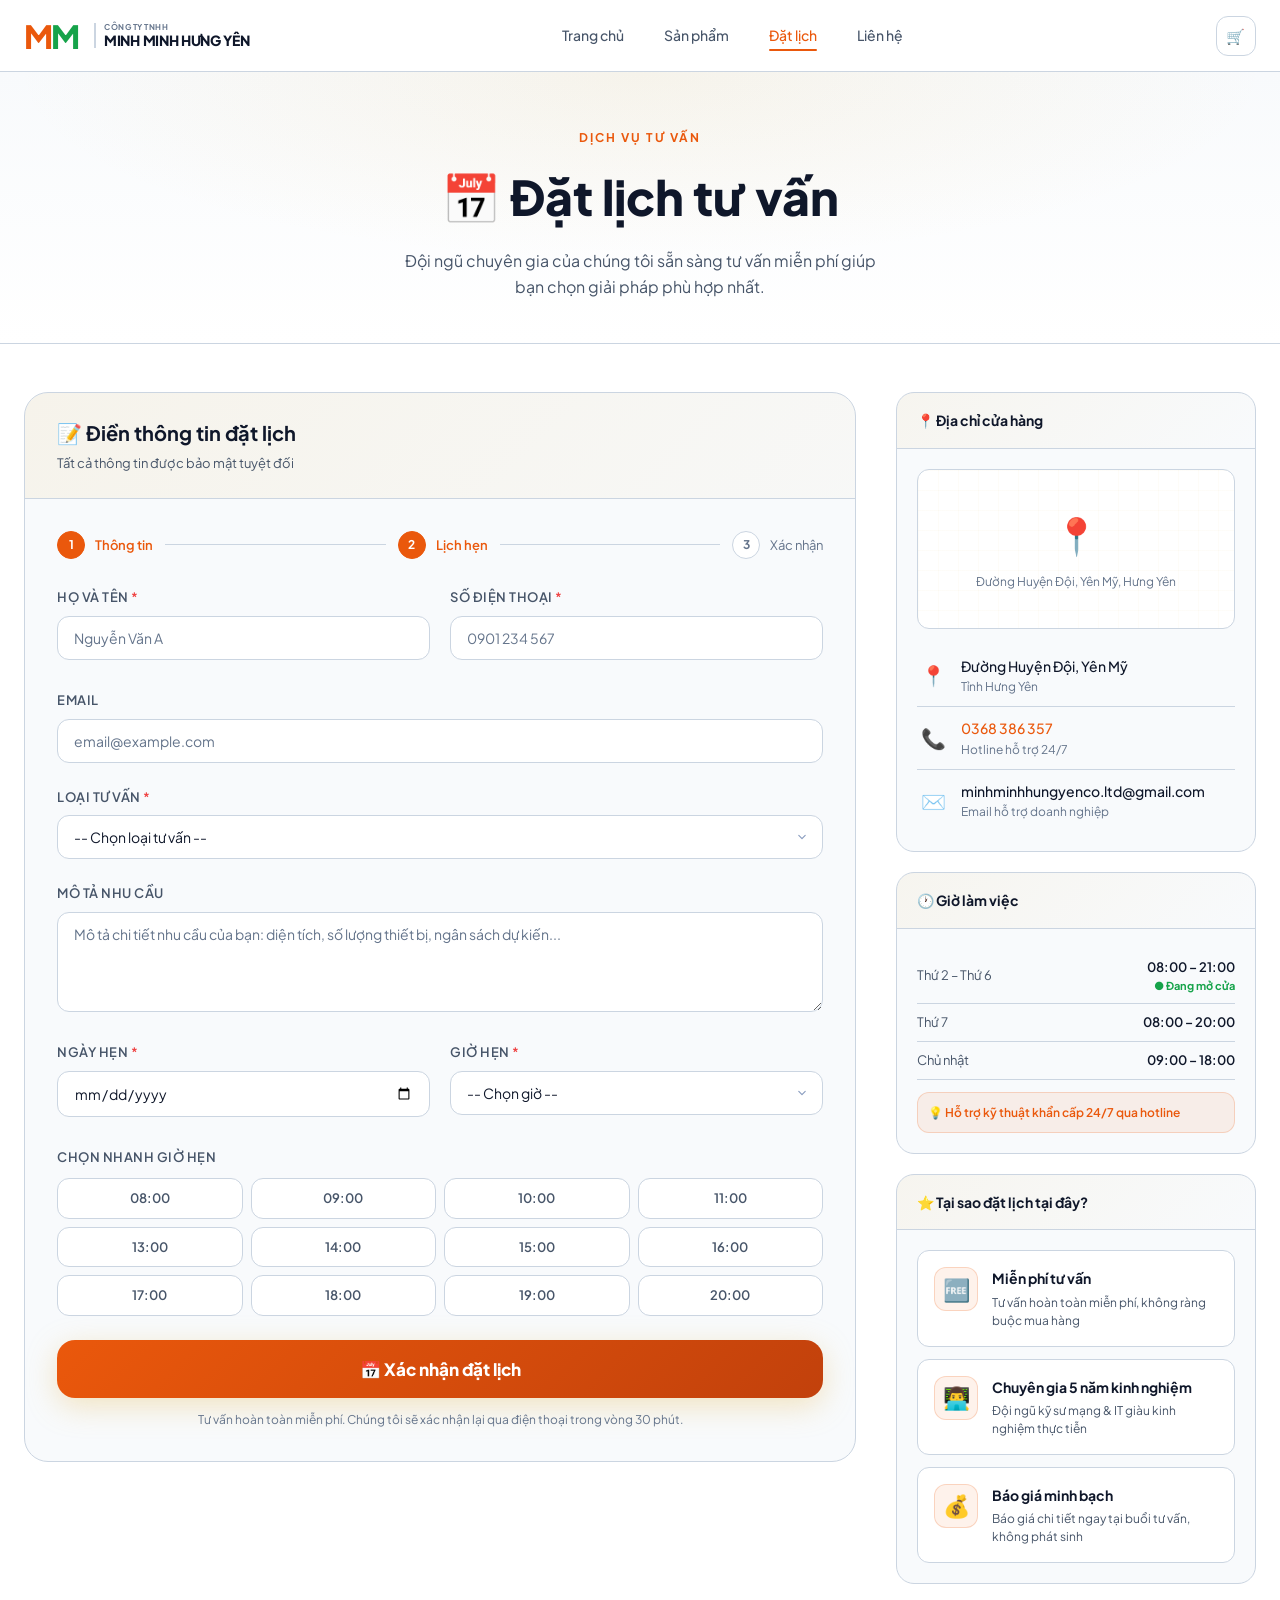
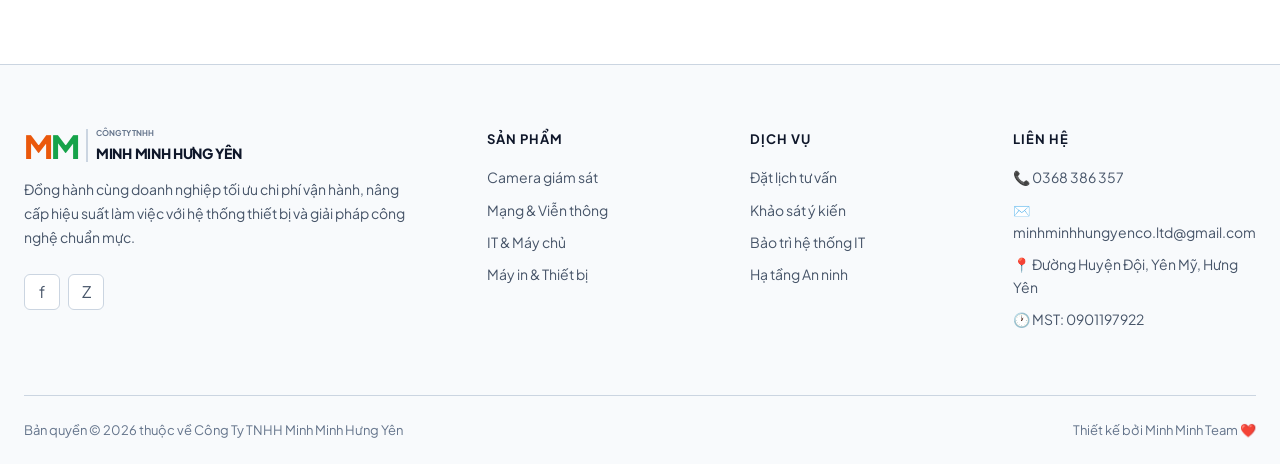
==== booking.html @ 87c7b2e6 "Initial commit - Minh Minh Hung Yen website" ====
<!DOCTYPE html>
<html lang="vi">
<head>
  <meta charset="UTF-8">
  <meta name="viewport" content="width=device-width, initial-scale=1.0">
  <title>Đặt lịch tư vấn – Minh Minh Hưng Yên</title>
  <link rel="stylesheet" href="css/main.css">
  <style>
    .booking-page { padding-top: var(--nav-height); min-height: 100vh; }

    .booking-header {
      padding: 56px 0 44px;
      background: linear-gradient(180deg, var(--bg-surface) 0%, var(--bg-base) 100%);
      border-bottom: 1px solid var(--border);
      position: relative; overflow: hidden; text-align: center;
    }
    .booking-header::before {
      content: ''; position: absolute; inset: 0;
      background: radial-gradient(ellipse 70% 100% at 50% 0%, rgba(228,182,83,0.1) 0%, transparent 70%);
    }
    .booking-header-inner { position: relative; }
    .booking-title { font-family: var(--font-ui); font-size: clamp(28px,5vw,48px); font-weight: 800; color: var(--text-primary); margin-bottom: 12px; }
    .booking-subtitle { font-size: 16px; color: var(--text-secondary); max-width: 500px; margin: 0 auto; line-height: 1.6; }

    .booking-layout {
      display: grid;
      grid-template-columns: 1fr 360px;
      gap: 40px;
      padding: 48px 0 80px;
      align-items: start;
    }

    .booking-form-card {
      background: var(--bg-surface); border: 1px solid var(--border);
      border-radius: var(--radius-xl); overflow: hidden;
    }
    .form-card-header {
      padding: 24px 32px;
      background: linear-gradient(135deg, rgba(228,182,83,0.1), rgba(228,182,83,0.03));
      border-bottom: 1px solid var(--border);
    }
    .form-card-header h2 { font-size: 20px; font-weight: 700; color: var(--text-primary); margin-bottom: 4px; }
    .form-card-header p  { font-size: 13px; color: var(--text-secondary); }
    .form-card-body { padding: 32px; }
    .form-grid-2 { display: grid; grid-template-columns: 1fr 1fr; gap: 20px; }

    .time-grid { display: grid; grid-template-columns: repeat(4, 1fr); gap: 8px; }
    .time-slot {
      padding: 9px 6px;
      background: var(--bg-elevated); border: 1px solid var(--border);
      border-radius: var(--radius-md);
      font-size: 13px; font-weight: 600; color: var(--text-secondary);
      text-align: center; cursor: pointer; transition: var(--ease);
    }
    .time-slot:hover, .time-slot.selected {
      background: var(--gold-glow); border-color: var(--gold); color: var(--gold);
    }

    .btn-booking {
      width: 100%; padding: 18px;
      background: linear-gradient(135deg, var(--gold), var(--gold-dark));
      border: none; border-radius: var(--radius-lg);
      color: var(--bg-base); font-size: 17px; font-weight: 800;
      cursor: pointer; transition: var(--ease); font-family: var(--font-main);
      box-shadow: 0 8px 30px rgba(228,182,83,0.35);
      display: flex; align-items: center; justify-content: center; gap: 10px;
    }
    .btn-booking:hover { transform: translateY(-2px); box-shadow: 0 12px 40px rgba(228,182,83,0.45); }

    /* Steps */
    .booking-steps { display: flex; align-items: center; margin-bottom: 28px; }
    .step { display: flex; align-items: center; gap: 10px; font-size: 13px; color: var(--text-muted); }
    .step-num {
      width: 28px; height: 28px; border-radius: 50%;
      background: var(--bg-elevated); border: 1px solid var(--border);
      display: flex; align-items: center; justify-content: center;
      font-size: 12px; font-weight: 700; flex-shrink: 0;
    }
    .step.active .step-num { background: var(--gold); border-color: var(--gold); color: var(--bg-base); }
    .step.active { color: var(--gold); font-weight: 600; }
    .step-line { flex: 1; height: 1px; background: var(--border); margin: 0 12px; }

    /* Info panel */
    .info-panel { display: flex; flex-direction: column; gap: 20px; }
    .info-card { background: var(--bg-surface); border: 1px solid var(--border); border-radius: var(--radius-lg); overflow: hidden; transition: var(--ease); }
    .info-card:hover { border-color: var(--border-gold); }
    .info-card-header {
      padding: 16px 20px;
      background: linear-gradient(135deg, rgba(228,182,83,0.08), transparent);
      border-bottom: 1px solid var(--border);
      font-size: 14px; font-weight: 700; color: var(--text-primary);
      display: flex; align-items: center; gap: 10px;
    }
    .info-card-body { padding: 20px; }

    .map-placeholder {
      width: 100%; height: 160px;
      background: var(--bg-elevated); border: 1px solid var(--border);
      border-radius: var(--radius-md);
      display: flex; align-items: center; justify-content: center;
      flex-direction: column; gap: 8px; margin-bottom: 16px;
      position: relative; overflow: hidden;
    }
    .map-placeholder::before {
      content: ''; position: absolute; inset: 0;
      background:
        linear-gradient(rgba(228,182,83,0.04) 1px, transparent 1px),
        linear-gradient(90deg, rgba(228,182,83,0.04) 1px, transparent 1px);
      background-size: 20px 20px;
    }
    .map-pin { position: relative; z-index: 1; font-size: 36px; }
    .map-label { position: relative; z-index: 1; font-size: 12px; color: var(--text-muted); }

    .contact-row { display: flex; align-items: center; gap: 12px; padding: 10px 0; font-size: 14px; }
    .contact-row:not(:last-child) { border-bottom: 1px solid var(--border); }
    .contact-icon { font-size: 20px; width: 32px; text-align: center; flex-shrink: 0; }
    .contact-value { color: var(--text-primary); font-weight: 500; }
    .contact-sub { font-size: 12px; color: var(--text-muted); }

    .hours-row { display: flex; justify-content: space-between; align-items: center; padding: 8px 0; font-size: 13px; }
    .hours-row:not(:last-child) { border-bottom: 1px solid var(--border); }
    .hours-day { color: var(--text-secondary); }
    .hours-time { color: var(--text-primary); font-weight: 600; }
    .hours-open { color: var(--success); font-size: 11px; font-weight: 700; }

    .reason-card { display: flex; gap: 14px; align-items: flex-start; padding: 16px; background: var(--bg-elevated); border: 1px solid var(--border); border-radius: var(--radius-md); transition: var(--ease); }
    .reason-card:hover { border-color: var(--border-gold); }
    .reason-icon { width: 44px; height: 44px; flex-shrink: 0; background: var(--gold-glow); border: 1px solid var(--border-gold); border-radius: var(--radius-md); display: flex; align-items: center; justify-content: center; font-size: 22px; }
    .reason-title { font-size: 14px; font-weight: 700; color: var(--text-primary); margin-bottom: 4px; }
    .reason-desc  { font-size: 12px; color: var(--text-secondary); line-height: 1.5; }

    @media (max-width: 900px) {
      .booking-layout { grid-template-columns: 1fr; }
      .form-grid-2 { grid-template-columns: 1fr; }
      .time-grid { grid-template-columns: repeat(6, 1fr); }
    }
    @media (max-width: 480px) {
      .time-grid { grid-template-columns: repeat(4, 1fr); }
      .booking-steps { display: none; }
    }
  </style>
</head>
<body>
  <div id="navbar-placeholder"></div>

  <div class="booking-page">
    <div class="booking-header">
      <div class="container">
        <div class="booking-header-inner">
          <div class="section-eyebrow" style="margin-bottom:12px;">Dịch vụ tư vấn</div>
          <h1 class="booking-title">📅 Đặt lịch tư vấn</h1>
          <p class="booking-subtitle">Đội ngũ chuyên gia của chúng tôi sẵn sàng tư vấn miễn phí giúp bạn chọn giải pháp phù hợp nhất.</p>
        </div>
      </div>
    </div>

    <div class="container">
      <div class="booking-layout">
        <!-- FORM -->
        <div class="booking-form-card">
          <div class="form-card-header">
            <h2>📝 Điền thông tin đặt lịch</h2>
            <p>Tất cả thông tin được bảo mật tuyệt đối</p>
          </div>
          <div class="form-card-body">
            <div class="booking-steps">
              <div class="step active"><div class="step-num">1</div><span>Thông tin</span></div>
              <div class="step-line"></div>
              <div class="step active"><div class="step-num">2</div><span>Lịch hẹn</span></div>
              <div class="step-line"></div>
              <div class="step"><div class="step-num">3</div><span>Xác nhận</span></div>
            </div>

            <form id="booking-form" onsubmit="submitBooking(event)" novalidate>
              <div class="form-grid-2">
                <div class="form-group">
                  <label class="form-label">Họ và tên <span style="color:var(--error)">*</span></label>
                  <input type="text" class="form-control" id="b-name" placeholder="Nguyễn Văn A" required>
                  <div class="form-error" id="berr-name"></div>
                </div>
                <div class="form-group">
                  <label class="form-label">Số điện thoại <span style="color:var(--error)">*</span></label>
                  <input type="tel" class="form-control" id="b-phone" placeholder="0901 234 567" required>
                  <div class="form-error" id="berr-phone"></div>
                </div>
              </div>

              <div class="form-group">
                <label class="form-label">Email</label>
                <input type="email" class="form-control" id="b-email" placeholder="email@example.com">
              </div>

              <div class="form-group">
                <label class="form-label">Loại tư vấn <span style="color:var(--error)">*</span></label>
                <select class="form-control" id="b-type" required>
                  <option value="">-- Chọn loại tư vấn --</option>
                  <option value="network">🏢 Hệ thống mạng văn phòng</option>
                  <option value="purchase">🛒 Tư vấn mua thiết bị</option>
                  <option value="wifi">📶 Lắp đặt WiFi nhà / căn hộ</option>
                  <option value="repair">🔧 Sửa chữa thiết bị</option>
                  <option value="other">💬 Khác</option>
                </select>
                <div class="form-error" id="berr-type"></div>
              </div>

              <div class="form-group">
                <label class="form-label">Mô tả nhu cầu</label>
                <textarea class="form-control" id="b-desc" rows="4"
                  placeholder="Mô tả chi tiết nhu cầu của bạn: diện tích, số lượng thiết bị, ngân sách dự kiến..."></textarea>
              </div>

              <div class="form-grid-2">
                <div class="form-group">
                  <label class="form-label">Ngày hẹn <span style="color:var(--error)">*</span></label>
                  <input type="date" class="form-control" id="b-date" required>
                  <div class="form-error" id="berr-date"></div>
                </div>
                <div class="form-group">
                  <label class="form-label">Giờ hẹn <span style="color:var(--error)">*</span></label>
                  <select class="form-control" id="b-time" required>
                    <option value="">-- Chọn giờ --</option>
                    <option value="08:00">08:00 sáng</option>
                    <option value="09:00">09:00 sáng</option>
                    <option value="10:00">10:00 sáng</option>
                    <option value="11:00">11:00 sáng</option>
                    <option value="13:00">13:00 chiều</option>
                    <option value="14:00">14:00 chiều</option>
                    <option value="15:00">15:00 chiều</option>
                    <option value="16:00">16:00 chiều</option>
                    <option value="17:00">17:00 chiều</option>
                    <option value="18:00">18:00 tối</option>
                    <option value="19:00">19:00 tối</option>
                    <option value="20:00">20:00 tối</option>
                  </select>
                  <div class="form-error" id="berr-time"></div>
                </div>
              </div>

              <div class="form-group">
                <label class="form-label" style="margin-bottom:10px;">Chọn nhanh giờ hẹn</label>
                <div class="time-grid">
                  <div class="time-slot" onclick="selectTime('08:00',this)">08:00</div>
                  <div class="time-slot" onclick="selectTime('09:00',this)">09:00</div>
                  <div class="time-slot" onclick="selectTime('10:00',this)">10:00</div>
                  <div class="time-slot" onclick="selectTime('11:00',this)">11:00</div>
                  <div class="time-slot" onclick="selectTime('13:00',this)">13:00</div>
                  <div class="time-slot" onclick="selectTime('14:00',this)">14:00</div>
                  <div class="time-slot" onclick="selectTime('15:00',this)">15:00</div>
                  <div class="time-slot" onclick="selectTime('16:00',this)">16:00</div>
                  <div class="time-slot" onclick="selectTime('17:00',this)">17:00</div>
                  <div class="time-slot" onclick="selectTime('18:00',this)">18:00</div>
                  <div class="time-slot" onclick="selectTime('19:00',this)">19:00</div>
                  <div class="time-slot" onclick="selectTime('20:00',this)">20:00</div>
                </div>
              </div>

              <div style="margin-top:8px;">
                <button type="submit" class="btn-booking">📅 Xác nhận đặt lịch</button>
                <p style="font-size:12px;color:var(--text-muted);text-align:center;margin-top:12px;">
                  Tư vấn hoàn toàn miễn phí. Chúng tôi sẽ xác nhận lại qua điện thoại trong vòng 30 phút.
                </p>
              </div>
            </form>
          </div>
        </div>

        <!-- INFO PANEL -->
        <div class="info-panel">
          <div class="info-card">
            <div class="info-card-header">📍 Địa chỉ cửa hàng</div>
            <div class="info-card-body">
              <div class="map-placeholder">
                <div class="map-pin">📍</div>
                <div class="map-label">Đường Huyện Đội, Yên Mỹ, Hưng Yên</div>
              </div>
              <div class="contact-row">
                <div class="contact-icon">📍</div>
                <div>
                  <div class="contact-value">Đường Huyện Đội, Yên Mỹ</div>
                  <div class="contact-sub">Tỉnh Hưng Yên</div>
                </div>
              </div>
              <div class="contact-row">
                <div class="contact-icon">📞</div>
                <div>
                  <div class="contact-value"><a href="tel:0368386357" style="color:var(--gold);">0368 386 357</a></div>
                  <div class="contact-sub">Hotline hỗ trợ 24/7</div>
                </div>
              </div>
              <div class="contact-row">
                <div class="contact-icon">✉️</div>
                <div>
                  <div class="contact-value">minhminhhungyenco.ltd@gmail.com</div>
                  <div class="contact-sub">Email hỗ trợ doanh nghiệp</div>
                </div>
              </div>
            </div>
          </div>

          <div class="info-card">
            <div class="info-card-header">🕐 Giờ làm việc</div>
            <div class="info-card-body">
              <div class="hours-row">
                <span class="hours-day">Thứ 2 – Thứ 6</span>
                <div style="text-align:right;">
                  <span class="hours-time">08:00 – 21:00</span>
                  <div class="hours-open">● Đang mở cửa</div>
                </div>
              </div>
              <div class="hours-row">
                <span class="hours-day">Thứ 7</span>
                <span class="hours-time">08:00 – 20:00</span>
              </div>
              <div class="hours-row">
                <span class="hours-day">Chủ nhật</span>
                <span class="hours-time">09:00 – 18:00</span>
              </div>
              <div style="margin-top:12px;padding:10px;background:var(--gold-glow);border:1px solid var(--border-gold);border-radius:var(--radius-md);">
                <p style="font-size:12px;color:var(--gold);font-weight:600;">💡 Hỗ trợ kỹ thuật khẩn cấp 24/7 qua hotline</p>
              </div>
            </div>
          </div>

          <div class="info-card">
            <div class="info-card-header">⭐ Tại sao đặt lịch tại đây?</div>
            <div class="info-card-body" style="display:flex;flex-direction:column;gap:12px;">
              <div class="reason-card">
                <div class="reason-icon">🆓</div>
                <div>
                  <div class="reason-title">Miễn phí tư vấn</div>
                  <div class="reason-desc">Tư vấn hoàn toàn miễn phí, không ràng buộc mua hàng</div>
                </div>
              </div>
              <div class="reason-card">
                <div class="reason-icon">👨‍💻</div>
                <div>
                  <div class="reason-title">Chuyên gia 5 năm kinh nghiệm</div>
                  <div class="reason-desc">Đội ngũ kỹ sư mạng &amp; IT giàu kinh nghiệm thực tiễn</div>
                </div>
              </div>
              <div class="reason-card">
                <div class="reason-icon">💰</div>
                <div>
                  <div class="reason-title">Báo giá minh bạch</div>
                  <div class="reason-desc">Báo giá chi tiết ngay tại buổi tư vấn, không phát sinh</div>
                </div>
              </div>
            </div>
          </div>
        </div>
      </div>
    </div>
  </div>

  <div id="footer-placeholder"></div>
  <script src="js/app.js"></script>
  <script>
    document.addEventListener('DOMContentLoaded', () => {
      const dateInput = document.getElementById('b-date');
      dateInput.min = new Date().toISOString().split('T')[0];
    });

    function selectTime(time, el) {
      document.querySelectorAll('.time-slot').forEach(s => s.classList.remove('selected'));
      el.classList.add('selected');
      document.getElementById('b-time').value = time;
    }

    function submitBooking(e) {
      e.preventDefault();
      const name  = document.getElementById('b-name').value.trim();
      const phone = document.getElementById('b-phone').value.trim();
      const type  = document.getElementById('b-type').value;
      const date  = document.getElementById('b-date').value;
      const time  = document.getElementById('b-time').value;

      ['name','phone','type','date','time'].forEach(f => {
        const el = document.getElementById('berr-'+f);
        if (el) el.textContent = '';
      });

      let valid = true;
      if (!name) { document.getElementById('berr-name').textContent = 'Vui lòng nhập họ tên'; valid = false; }
      if (!phone || !/^(0|\+84)[0-9]{8,9}$/.test(phone.replace(/\s/g,''))) {
        document.getElementById('berr-phone').textContent = 'Số điện thoại không hợp lệ'; valid = false;
      }
      if (!type) { document.getElementById('berr-type').textContent = 'Vui lòng chọn loại tư vấn'; valid = false; }
      if (!date) { document.getElementById('berr-date').textContent = 'Vui lòng chọn ngày hẹn'; valid = false; }
      if (!time) { document.getElementById('berr-time').textContent = 'Vui lòng chọn giờ hẹn'; valid = false; }
      if (!valid) return;

      const bookings = JSON.parse(localStorage.getItem('mm_bookings') || '[]');
      bookings.unshift({
        id: 'BK' + Date.now(),
        name, phone,
        email: document.getElementById('b-email').value,
        type, date, time,
        desc: document.getElementById('b-desc').value,
        status: 'pending',
        createdAt: new Date().toISOString(),
      });
      localStorage.setItem('mm_bookings', JSON.stringify(bookings));

      UI.toast('🎉 Đặt lịch thành công! Chúng tôi sẽ liên hệ xác nhận sớm nhất.', 'success', 5000);
      document.getElementById('booking-form').reset();
      document.querySelectorAll('.time-slot').forEach(s => s.classList.remove('selected'));
      window.scrollTo({ top: 0, behavior: 'smooth' });
    }
  </script>
</body>
</html>
---- css/main.css ----
/* =========================================
   MINH MINH STORE — Design System
   Main CSS: Variables, Components, Layout
   ========================================= */

@import url('https://fonts.googleapis.com/css2?family=Plus+Jakarta+Sans:wght@300;400;500;600;700;800;900&display=swap');

/* === CSS VARIABLES === */
:root {
  /* Colors */
  --bg-base:        #ffffff;
  --bg-surface:     #f8fafc;
  --bg-elevated:    #ffffff;
  --bg-hover:       #f1f5f9;
  --border:         #cbd5e1;
  --orange:         #ea580c;
  --orange-hover:   #c2410c;
  --orange-light:   #f97316;
  --orange-glow:    rgba(234, 88, 12, 0.08);
  --orange-glow-lg: rgba(234, 88, 12, 0.15);

  --green:          #16a34a;
  --green-hover:    #15803d;
  --green-glow:     rgba(22, 163, 74, 0.08);

  --border-gold:    rgba(234, 88, 12, 0.2);

  --gold:           var(--orange);
  --gold-dark:      var(--orange-hover);
  --gold-light:     var(--orange-light);
  --gold-glow:      var(--orange-glow);
  --gold-glow-lg:   var(--orange-glow-lg);

  --cyan:           var(--green);
  --cyan-glow:      var(--green-glow);

  --text-primary:   #0f172a;
  --text-secondary: #475569;
  --text-muted:     #64748b;

  --success:        #16a34a;
  --warning:        #f59e0b;
  --error:          #ef4444;
  --info:           #3b82f6;

  /* Spacing */
  --space-xs:  4px;
  --space-sm:  8px;
  --space-md:  16px;
  --space-lg:  24px;
  --space-xl:  40px;
  --space-2xl: 64px;
  --space-3xl: 96px;

  /* Typography */
  --font-main:  'Plus Jakarta Sans', sans-serif;
  --font-ui:    'Plus Jakarta Sans', sans-serif;

  /* Radius */
  --radius-sm:  6px;
  --radius-md:  12px;
  --radius-lg:  18px;
  --radius-xl:  24px;
  --radius-full: 9999px;

  /* Shadows */
  --shadow-sm:  0 2px 8px rgba(0,0,0,0.05);
  --shadow-md:  0 8px 24px rgba(0,0,0,0.08);
  --shadow-lg:  0 16px 48px rgba(0,0,0,0.12);
  --shadow-gold: 0 0 30px rgba(234, 88, 12, 0.15);

  /* Transitions */
  --ease:       0.25s cubic-bezier(0.4,0,0.2,1);
  --ease-slow:  0.4s cubic-bezier(0.4,0,0.2,1);
  --ease-bounce: 0.4s cubic-bezier(0.34,1.56,0.64,1);

  /* Layout */
  --container:  1280px;
  --nav-height: 72px;
}

/* === RESET === */
*, *::before, *::after {
  box-sizing: border-box;
  margin: 0;
  padding: 0;
}

html { scroll-behavior: smooth; }

body {
  font-family: var(--font-main);
  background-color: var(--bg-base);
  color: var(--text-primary);
  font-size: 15px;
  line-height: 1.6;
  -webkit-font-smoothing: antialiased;
  overflow-x: hidden;
}

a { color: inherit; text-decoration: none; }
img { max-width: 100%; display: block; }
button { cursor: pointer; font-family: var(--font-main); border: none; }
input, textarea, select { font-family: var(--font-main); }
ul, ol { list-style: none; }

/* === SCROLLBAR === */
::-webkit-scrollbar { width: 6px; }
::-webkit-scrollbar-track { background: var(--bg-surface); }
::-webkit-scrollbar-thumb { background: var(--bg-elevated); border-radius: 99px; }
::-webkit-scrollbar-thumb:hover { background: var(--gold); }

/* === LAYOUT === */
.container {
  max-width: var(--container);
  margin: 0 auto;
  padding: 0 var(--space-lg);
}

.section { padding: var(--space-3xl) 0; }
.section-sm { padding: var(--space-2xl) 0; }

/* === NAVIGATION === */
.navbar {
  position: fixed;
  top: 0; left: 0; right: 0;
  z-index: 1000;
  height: var(--nav-height);
  background: rgba(255, 255, 255, 0.9);
  backdrop-filter: blur(10px);
  -webkit-backdrop-filter: blur(10px);
  border-bottom: 1px solid var(--border);
  transition: var(--ease);
}

.navbar.scrolled {
  background: rgba(255, 255, 255, 0.98);
  box-shadow: var(--shadow-md);
}

.nav-inner {
  display: flex;
  align-items: center;
  justify-content: space-between;
  height: 100%;
}

.nav-logo {
  display: flex;
  align-items: center;
  gap: var(--space-sm);
}

.nav-logo-icon {
  width: 38px;
  height: 38px;
  background: linear-gradient(135deg, var(--gold), var(--gold-dark));
  border-radius: var(--radius-sm);
  display: flex;
  align-items: center;
  justify-content: center;
  font-size: 18px;
  box-shadow: var(--shadow-gold);
}

.nav-logo-text {
  font-family: var(--font-ui);
  font-size: 20px;
  font-weight: 700;
  color: var(--text-primary);
}

.nav-logo-text span {
  color: var(--gold);
}

.nav-links {
  display: flex;
  align-items: center;
  gap: var(--space-xl);
}

.nav-link {
  font-size: 14px;
  font-weight: 500;
  color: var(--text-secondary);
  transition: color var(--ease);
  position: relative;
}

.nav-link::after {
  content: '';
  position: absolute;
  bottom: -4px;
  left: 0; right: 0;
  height: 2px;
  background: var(--gold);
  transform: scaleX(0);
  transition: transform var(--ease);
  border-radius: 99px;
}

.nav-link:hover,
.nav-link.active {
  color: var(--gold);
}

.nav-link:hover::after,
.nav-link.active::after {
  transform: scaleX(1);
}

.nav-actions {
  display: flex;
  align-items: center;
  gap: var(--space-md);
}

.cart-btn {
  position: relative;
  width: 40px;
  height: 40px;
  background: var(--bg-elevated);
  border: 1px solid var(--border);
  border-radius: var(--radius-md);
  display: flex;
  align-items: center;
  justify-content: center;
  color: var(--text-secondary);
  transition: var(--ease);
}

.cart-btn:hover {
  background: var(--gold-glow);
  border-color: var(--border-gold);
  color: var(--gold);
}

.cart-badge {
  position: absolute;
  top: -6px; right: -6px;
  width: 18px; height: 18px;
  background: var(--gold);
  color: var(--bg-base);
  font-size: 10px;
  font-weight: 700;
  border-radius: 99px;
  display: flex;
  align-items: center;
  justify-content: center;
  opacity: 0;
  transform: scale(0);
  transition: var(--ease-bounce);
}

.cart-badge.visible {
  opacity: 1;
  transform: scale(1);
}

/* Mobile menu */
.nav-mobile-toggle {
  display: none;
  width: 40px; height: 40px;
  background: var(--bg-elevated);
  border: 1px solid var(--border);
  border-radius: var(--radius-md);
  flex-direction: column;
  align-items: center;
  justify-content: center;
  gap: 5px;
}

.hamburger-line {
  width: 18px;
  height: 2px;
  background: var(--text-secondary);
  border-radius: 99px;
  transition: var(--ease);
}

/* === BUTTONS === */
.btn {
  display: inline-flex;
  align-items: center;
  justify-content: center;
  gap: var(--space-sm);
  padding: 12px 24px;
  border-radius: var(--radius-md);
  font-size: 14px;
  font-weight: 600;
  transition: var(--ease);
  white-space: nowrap;
  border: none;
  cursor: pointer;
}

.btn:active { transform: scale(0.97); }

.btn-primary {
  background: linear-gradient(135deg, var(--gold), var(--gold-dark));
  color: var(--bg-base);
  box-shadow: 0 4px 15px var(--gold-glow-lg);
}

.btn-primary:hover {
  background: linear-gradient(135deg, var(--gold-light), var(--gold));
  box-shadow: 0 6px 25px var(--gold-glow-lg);
  transform: translateY(-1px);
}

.btn-outline {
  background: transparent;
  border: 1px solid var(--border-gold);
  color: var(--gold);
}

.btn-outline:hover {
  background: var(--gold-glow);
}

.btn-ghost {
  background: var(--bg-elevated);
  border: 1px solid var(--border);
  color: var(--text-secondary);
}

.btn-ghost:hover {
  border-color: var(--border-gold);
  color: var(--gold);
}

.btn-sm {
  padding: 8px 16px;
  font-size: 13px;
  border-radius: var(--radius-sm);
}

.btn-lg {
  padding: 16px 32px;
  font-size: 16px;
  border-radius: var(--radius-lg);
}

.btn-icon {
  padding: 10px;
  border-radius: var(--radius-md);
}

.btn-danger {
  background: rgba(239,68,68,0.15);
  border: 1px solid rgba(239,68,68,0.3);
  color: var(--error);
}
.btn-danger:hover { background: rgba(239,68,68,0.25); }

.btn-success {
  background: linear-gradient(135deg, #10B981, #059669);
  color: white;
}
.btn-success:hover { filter: brightness(1.1); }

/* === BADGE === */
.badge {
  display: inline-flex;
  align-items: center;
  padding: 4px 10px;
  border-radius: var(--radius-full);
  font-size: 12px;
  font-weight: 600;
}

.badge-gold {
  background: var(--gold-glow);
  color: var(--gold);
  border: 1px solid var(--border-gold);
}

.badge-success {
  background: rgba(16,185,129,0.15);
  color: var(--success);
  border: 1px solid rgba(16,185,129,0.3);
}

.badge-error {
  background: rgba(239,68,68,0.15);
  color: var(--error);
  border: 1px solid rgba(239,68,68,0.3);
}

.badge-info {
  background: rgba(59,130,246,0.15);
  color: var(--info);
  border: 1px solid rgba(59,130,246,0.3);
}

.badge-warning {
  background: rgba(245,158,11,0.15);
  color: var(--warning);
  border: 1px solid rgba(245,158,11,0.3);
}

/* === CARDS === */
.card {
  background: var(--bg-surface);
  border: 1px solid var(--border);
  border-radius: var(--radius-lg);
  overflow: hidden;
  transition: var(--ease);
}

.card:hover {
  border-color: var(--border-gold);
  box-shadow: var(--shadow-gold);
  transform: translateY(-4px);
}

/* Product Card */
.product-card {
  background: var(--bg-surface);
  border: 1px solid var(--border);
  border-radius: var(--radius-lg);
  overflow: hidden;
  transition: var(--ease-slow);
  cursor: pointer;
  position: relative;
}

.product-card:hover {
  border-color: rgba(228,182,83,0.4);
  box-shadow: 0 12px 40px rgba(0,0,0,0.4), 0 0 0 1px rgba(228,182,83,0.1);
  transform: translateY(-6px);
}

.product-card-image {
  width: 100%;
  aspect-ratio: 4/3;
  object-fit: cover;
  background: var(--bg-elevated);
  display: flex;
  align-items: center;
  justify-content: center;
  font-size: 48px;
  transition: transform var(--ease-slow);
}

.product-card:hover .product-card-image img {
  transform: scale(1.05);
}

.product-img-wrapper {
  position: relative;
  overflow: hidden;
  aspect-ratio: 4/3;
  background: var(--bg-elevated);
}

.product-img-wrapper img {
  width: 100%;
  height: 100%;
  object-fit: cover;
  transition: transform var(--ease-slow);
}

.product-card:hover .product-img-wrapper img {
  transform: scale(1.05);
}

.product-badge-sale {
  position: absolute;
  top: 12px; left: 12px;
  background: var(--error);
  color: white;
  font-size: 11px;
  font-weight: 700;
  padding: 3px 8px;
  border-radius: var(--radius-sm);
}

.product-badge-new {
  position: absolute;
  top: 12px; left: 12px;
  background: var(--gold);
  color: var(--bg-base);
  font-size: 11px;
  font-weight: 700;
  padding: 3px 8px;
  border-radius: var(--radius-sm);
}

.product-card-body {
  padding: var(--space-md);
}

.product-card-brand {
  font-size: 11px;
  font-weight: 600;
  color: var(--gold);
  text-transform: uppercase;
  letter-spacing: 0.5px;
  margin-bottom: 6px;
}

.product-card-name {
  font-size: 14px;
  font-weight: 600;
  color: var(--text-primary);
  margin-bottom: 8px;
  display: -webkit-box;
  -webkit-line-clamp: 2;
  -webkit-box-orient: vertical;
  overflow: hidden;
  line-height: 1.4;
}

.product-card-price {
  display: flex;
  align-items: baseline;
  gap: var(--space-sm);
  margin-bottom: var(--space-md);
}

.price-current {
  font-size: 18px;
  font-weight: 700;
  color: var(--gold);
}

.price-original {
  font-size: 13px;
  color: var(--text-muted);
  text-decoration: line-through;
}

.product-card-footer {
  display: flex;
  gap: var(--space-sm);
}

.product-card-footer .btn {
  flex: 1;
}

/* === FORM CONTROLS === */
.form-group {
  margin-bottom: var(--space-lg);
}

.form-label {
  display: block;
  font-size: 13px;
  font-weight: 600;
  color: var(--text-secondary);
  margin-bottom: var(--space-sm);
  text-transform: uppercase;
  letter-spacing: 0.5px;
}

.form-control {
  width: 100%;
  padding: 12px 16px;
  background: var(--bg-elevated);
  border: 1px solid var(--border);
  border-radius: var(--radius-md);
  color: var(--text-primary);
  font-size: 14px;
  font-family: var(--font-main);
  transition: border-color var(--ease), box-shadow var(--ease);
  outline: none;
}

.form-control:focus {
  border-color: var(--gold);
  box-shadow: 0 0 0 3px var(--gold-glow);
}

.form-control::placeholder { color: var(--text-muted); }

textarea.form-control {
  resize: vertical;
  min-height: 100px;
}

select.form-control {
  appearance: none;
  background-image: url("data:image/svg+xml,%3csvg xmlns='http://www.w3.org/2000/svg' fill='none' viewBox='0 0 20 20'%3e%3cpath stroke='%238B9EC0' stroke-linecap='round' stroke-linejoin='round' stroke-width='1.5' d='M6 8l4 4 4-4'/%3e%3c/svg%3e");
  background-repeat: no-repeat;
  background-position: right 12px center;
  background-size: 16px;
  padding-right: 40px;
}

.form-error {
  font-size: 12px;
  color: var(--error);
  margin-top: 6px;
}

/* === SECTION HEADER === */
.section-header {
  text-align: center;
  margin-bottom: var(--space-2xl);
}

.section-eyebrow {
  font-size: 12px;
  font-weight: 700;
  color: var(--gold);
  text-transform: uppercase;
  letter-spacing: 2px;
  margin-bottom: var(--space-sm);
}

.section-title {
  font-family: var(--font-ui);
  font-size: clamp(28px, 4vw, 42px);
  font-weight: 700;
  color: var(--text-primary);
  line-height: 1.2;
  margin-bottom: var(--space-md);
}

.section-subtitle {
  font-size: 16px;
  color: var(--text-secondary);
  max-width: 500px;
  margin: 0 auto;
  line-height: 1.6;
}

/* === GRIDS === */
.products-grid {
  display: grid;
  grid-template-columns: repeat(auto-fill, minmax(240px, 1fr));
  gap: var(--space-lg);
}

.products-grid-4 {
  display: grid;
  grid-template-columns: repeat(4, 1fr);
  gap: var(--space-lg);
}

/* === BREADCRUMB === */
.breadcrumb {
  display: flex;
  align-items: center;
  gap: var(--space-sm);
  font-size: 13px;
  color: var(--text-muted);
  margin-bottom: var(--space-xl);
}

.breadcrumb a { color: var(--text-muted); transition: color var(--ease); }
.breadcrumb a:hover { color: var(--gold); }
.breadcrumb-sep { color: var(--text-muted); }
.breadcrumb-current { color: var(--text-secondary); }

/* === TOAST NOTIFICATION === */
.toast-container {
  position: fixed;
  top: 90px;
  right: var(--space-lg);
  z-index: 9999;
  display: flex;
  flex-direction: column;
  gap: var(--space-sm);
}

.toast {
  display: flex;
  align-items: center;
  gap: var(--space-md);
  padding: 14px 20px;
  background: var(--bg-elevated);
  border: 1px solid var(--border);
  border-radius: var(--radius-lg);
  box-shadow: var(--shadow-lg);
  min-width: 280px;
  max-width: 380px;
  animation: toastIn 0.3s var(--ease-bounce);
  border-left: 3px solid var(--gold);
}

.toast.toast-success { border-left-color: var(--success); }
.toast.toast-error { border-left-color: var(--error); }

.toast-icon { font-size: 20px; flex-shrink: 0; }
.toast-text { font-size: 14px; color: var(--text-primary); flex: 1; }

.toast.removing { animation: toastOut 0.3s var(--ease) forwards; }

@keyframes toastIn {
  from { transform: translateX(120%); opacity: 0; }
  to { transform: translateX(0); opacity: 1; }
}

@keyframes toastOut {
  from { transform: translateX(0); opacity: 1; }
  to { transform: translateX(120%); opacity: 0; }
}

/* === PAGE HEADER === */
.page-header {
  padding: calc(var(--nav-height) + var(--space-2xl)) 0 var(--space-2xl);
  background: linear-gradient(180deg, var(--bg-surface) 0%, var(--bg-base) 100%);
  border-bottom: 1px solid var(--border);
  position: relative;
  overflow: hidden;
}

.page-header::before {
  content: '';
  position: absolute;
  inset: 0;
  background: radial-gradient(ellipse 60% 80% at 50% 0%, var(--gold-glow) 0%, transparent 70%);
  pointer-events: none;
}

/* === FOOTER === */
.footer {
  background: var(--bg-surface);
  border-top: 1px solid var(--border);
  padding: var(--space-2xl) 0 var(--space-lg);
}

.footer-grid {
  display: grid;
  grid-template-columns: 2fr 1fr 1fr 1fr;
  gap: var(--space-2xl);
  margin-bottom: var(--space-2xl);
}

.footer-brand-name {
  font-family: var(--font-ui);
  font-size: 22px;
  font-weight: 700;
  margin-bottom: var(--space-md);
}

.footer-brand-name span { color: var(--gold); }

.footer-desc {
  font-size: 14px;
  color: var(--text-secondary);
  line-height: 1.7;
  margin-bottom: var(--space-lg);
}

.footer-social {
  display: flex;
  gap: var(--space-sm);
}

.social-btn {
  width: 36px; height: 36px;
  background: var(--bg-elevated);
  border: 1px solid var(--border);
  border-radius: var(--radius-sm);
  display: flex;
  align-items: center;
  justify-content: center;
  color: var(--text-secondary);
  font-size: 16px;
  transition: var(--ease);
}

.social-btn:hover {
  background: var(--gold-glow);
  border-color: var(--border-gold);
  color: var(--gold);
}

.footer-title {
  font-size: 13px;
  font-weight: 700;
  color: var(--text-primary);
  text-transform: uppercase;
  letter-spacing: 1px;
  margin-bottom: var(--space-md);
}

.footer-links {
  display: flex;
  flex-direction: column;
  gap: 10px;
}

.footer-link {
  font-size: 14px;
  color: var(--text-secondary);
  transition: color var(--ease);
}

.footer-link:hover { color: var(--gold); }

.footer-bottom {
  display: flex;
  align-items: center;
  justify-content: space-between;
  padding-top: var(--space-lg);
  border-top: 1px solid var(--border);
  font-size: 13px;
  color: var(--text-muted);
}

/* === LOADING SKELETON === */
.skeleton {
  background: linear-gradient(90deg, var(--bg-elevated) 25%, var(--bg-hover) 50%, var(--bg-elevated) 75%);
  background-size: 200% 100%;
  animation: skeleton-loading 1.5s infinite;
  border-radius: var(--radius-md);
}

@keyframes skeleton-loading {
  0% { background-position: 200% 0; }
  100% { background-position: -200% 0; }
}

/* === EMPTY STATE === */
.empty-state {
  text-align: center;
  padding: var(--space-3xl) var(--space-lg);
}

.empty-state-icon {
  font-size: 64px;
  margin-bottom: var(--space-lg);
  opacity: 0.5;
}

.empty-state h3 {
  font-size: 22px;
  font-weight: 600;
  color: var(--text-primary);
  margin-bottom: var(--space-sm);
}

.empty-state p {
  font-size: 15px;
  color: var(--text-secondary);
  margin-bottom: var(--space-xl);
}

/* === MODAL === */
.modal-overlay {
  position: fixed;
  inset: 0;
  background: rgba(0,0,0,0.7);
  backdrop-filter: blur(4px);
  z-index: 2000;
  display: flex;
  align-items: center;
  justify-content: center;
  padding: var(--space-lg);
  opacity: 0;
  pointer-events: none;
  transition: opacity var(--ease);
}

.modal-overlay.active {
  opacity: 1;
  pointer-events: all;
}

.modal {
  background: var(--bg-elevated);
  border: 1px solid var(--border);
  border-radius: var(--radius-xl);
  width: 100%;
  max-width: 560px;
  max-height: 90vh;
  overflow-y: auto;
  transform: scale(0.95) translateY(20px);
  transition: transform var(--ease);
}

.modal-overlay.active .modal {
  transform: scale(1) translateY(0);
}

.modal-header {
  display: flex;
  align-items: center;
  justify-content: space-between;
  padding: var(--space-lg) var(--space-xl);
  border-bottom: 1px solid var(--border);
}

.modal-title {
  font-size: 18px;
  font-weight: 700;
}

.modal-close {
  width: 32px; height: 32px;
  background: var(--bg-hover);
  border: none;
  border-radius: var(--radius-sm);
  display: flex;
  align-items: center;
  justify-content: center;
  color: var(--text-secondary);
  transition: var(--ease);
}

.modal-close:hover { color: var(--text-primary); }

.modal-body {
  padding: var(--space-xl);
}

.modal-footer {
  display: flex;
  justify-content: flex-end;
  gap: var(--space-md);
  padding: var(--space-lg) var(--space-xl);
  border-top: 1px solid var(--border);
}

/* === TAGS & CHIPS === */
.chip {
  display: inline-flex;
  align-items: center;
  gap: 6px;
  padding: 6px 14px;
  background: var(--bg-elevated);
  border: 1px solid var(--border);
  border-radius: var(--radius-full);
  font-size: 13px;
  color: var(--text-secondary);
  cursor: pointer;
  transition: var(--ease);
}

.chip:hover,
.chip.active {
  background: var(--gold-glow);
  border-color: var(--border-gold);
  color: var(--gold);
}

/* === UTILITY CLASSES === */
.text-gold { color: var(--gold); }
.text-secondary { color: var(--text-secondary); }
.text-muted { color: var(--text-muted); }
.text-center { text-align: center; }
.font-bold { font-weight: 700; }
.font-semibold { font-weight: 600; }
.d-flex { display: flex; }
.align-center { align-items: center; }
.justify-between { justify-content: space-between; }
.gap-sm { gap: var(--space-sm); }
.gap-md { gap: var(--space-md); }
.gap-lg { gap: var(--space-lg); }
.mb-sm { margin-bottom: var(--space-sm); }
.mb-md { margin-bottom: var(--space-md); }
.mb-lg { margin-bottom: var(--space-lg); }
.mt-lg { margin-top: var(--space-lg); }
.w-full { width: 100%; }

/* === ANIMATIONS === */
@keyframes fadeInUp {
  from { opacity: 0; transform: translateY(24px); }
  to { opacity: 1; transform: translateY(0); }
}

@keyframes fadeIn {
  from { opacity: 0; }
  to { opacity: 1; }
}

@keyframes pulse {
  0%, 100% { opacity: 1; }
  50% { opacity: 0.5; }
}

@keyframes spin {
  from { transform: rotate(0deg); }
  to { transform: rotate(360deg); }
}

.animate-fadeInUp { animation: fadeInUp 0.5s var(--ease) both; }
.animate-fadeIn { animation: fadeIn 0.4s var(--ease) both; }

/* Stagger children */
.stagger > *:nth-child(1) { animation-delay: 0.05s; }
.stagger > *:nth-child(2) { animation-delay: 0.10s; }
.stagger > *:nth-child(3) { animation-delay: 0.15s; }
.stagger > *:nth-child(4) { animation-delay: 0.20s; }
.stagger > *:nth-child(5) { animation-delay: 0.25s; }
.stagger > *:nth-child(6) { animation-delay: 0.30s; }

/* === DIVIDER === */
.divider {
  height: 1px;
  background: var(--border);
  margin: var(--space-xl) 0;
}

.divider-gold {
  height: 1px;
  background: linear-gradient(90deg, transparent, var(--gold), transparent);
  margin: var(--space-xl) 0;
}

/* === SCROLL INDICATOR === */
.scroll-top-btn {
  position: fixed;
  bottom: var(--space-xl);
  right: var(--space-xl);
  width: 44px; height: 44px;
  background: var(--gold);
  color: var(--bg-base);
  border: none;
  border-radius: var(--radius-md);
  display: flex;
  align-items: center;
  justify-content: center;
  font-size: 18px;
  box-shadow: var(--shadow-gold);
  opacity: 0;
  transform: translateY(20px);
  transition: var(--ease);
  z-index: 999;
}

.scroll-top-btn.visible {
  opacity: 1;
  transform: translateY(0);
}

.scroll-top-btn:hover {
  transform: translateY(-4px);
  box-shadow: 0 8px 25px var(--gold-glow-lg);
}

/* === SEARCH BAR === */
.search-bar {
  position: relative;
  width: 100%;
}

.search-bar-icon {
  position: absolute;
  left: 14px;
  top: 50%;
  transform: translateY(-50%);
  color: var(--text-muted);
  font-size: 16px;
  pointer-events: none;
}

.search-bar input {
  width: 100%;
  padding: 12px 16px 12px 44px;
  background: var(--bg-elevated);
  border: 1px solid var(--border);
  border-radius: var(--radius-lg);
  color: var(--text-primary);
  font-size: 14px;
  font-family: var(--font-main);
  transition: var(--ease);
  outline: none;
}

.search-bar input:focus {
  border-color: var(--gold);
  box-shadow: 0 0 0 3px var(--gold-glow);
}

/* === SPECS TABLE === */
.specs-table {
  width: 100%;
  border-collapse: collapse;
}

.specs-table tr:not(:last-child) td {
  border-bottom: 1px solid var(--border);
}

.specs-table td {
  padding: 12px 16px;
  font-size: 14px;
}

.specs-table td:first-child {
  color: var(--text-secondary);
  width: 40%;
  font-weight: 500;
}

.specs-table td:last-child {
  color: var(--text-primary);
}

.specs-table tr:nth-child(even) {
  background: rgba(255,255,255,0.02);
}

/* === RESPONSIVE === */
@media (max-width: 1024px) {
  .products-grid-4 {
    grid-template-columns: repeat(3, 1fr);
  }

  .footer-grid {
    grid-template-columns: 1fr 1fr;
    gap: var(--space-xl);
  }
}

@media (max-width: 768px) {
  :root {
    --space-3xl: 64px;
    --space-2xl: 48px;
  }

  .container { padding: 0 var(--space-md); }

  .nav-links { display: none; }

  .nav-mobile-toggle {
    display: flex;
  }

  .products-grid-4 {
    grid-template-columns: repeat(2, 1fr);
  }

  .footer-grid {
    grid-template-columns: 1fr;
  }

  .footer-bottom {
    flex-direction: column;
    gap: var(--space-sm);
    text-align: center;
  }

  .modal {
    max-height: 95vh;
    border-radius: var(--radius-lg);
  }
}

@media (max-width: 480px) {
  .products-grid,
  .products-grid-4 {
    grid-template-columns: repeat(2, 1fr);
    gap: var(--space-md);
  }

  .section-title { font-size: 24px; }
}
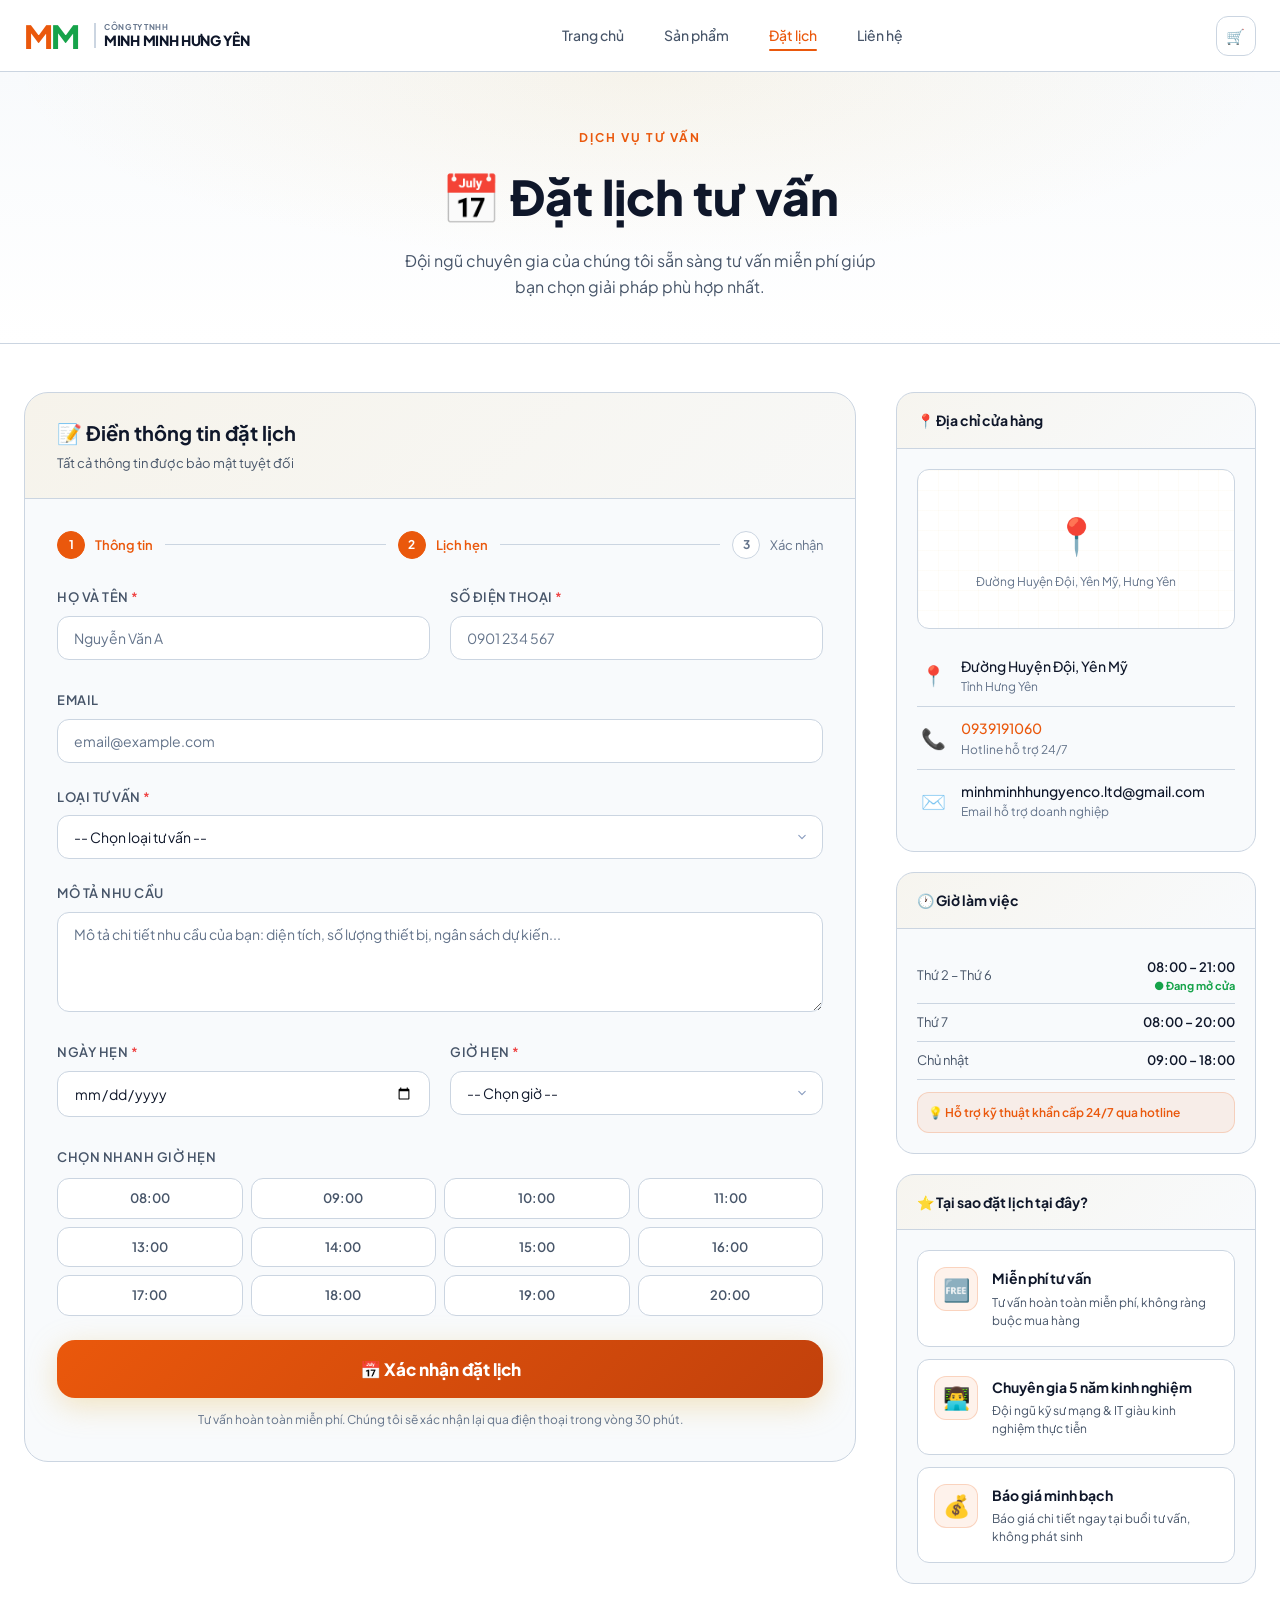
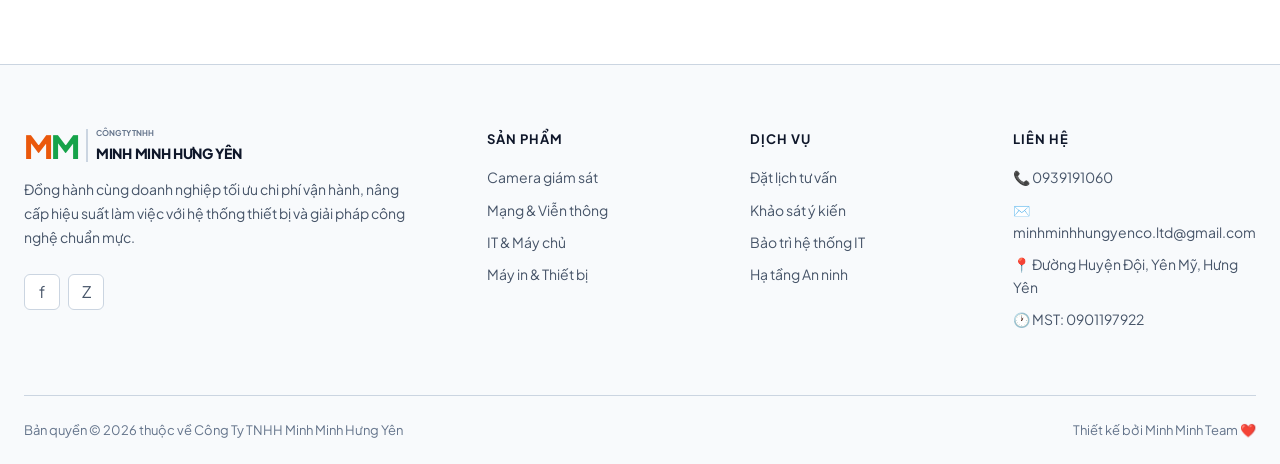
==== commit 693ad03d: "Update store hotline to 0939191060 across the application" ====
--- a/booking.html
+++ b/booking.html
@@ -283,7 +283,7 @@
               <div class="contact-row">
                 <div class="contact-icon">📞</div>
                 <div>
-                  <div class="contact-value"><a href="tel:0368386357" style="color:var(--gold);">0368 386 357</a></div>
+                  <div class="contact-value"><a href="tel:0939191060" style="color:var(--gold);">0939191060</a></div>
                   <div class="contact-sub">Hotline hỗ trợ 24/7</div>
                 </div>
               </div>
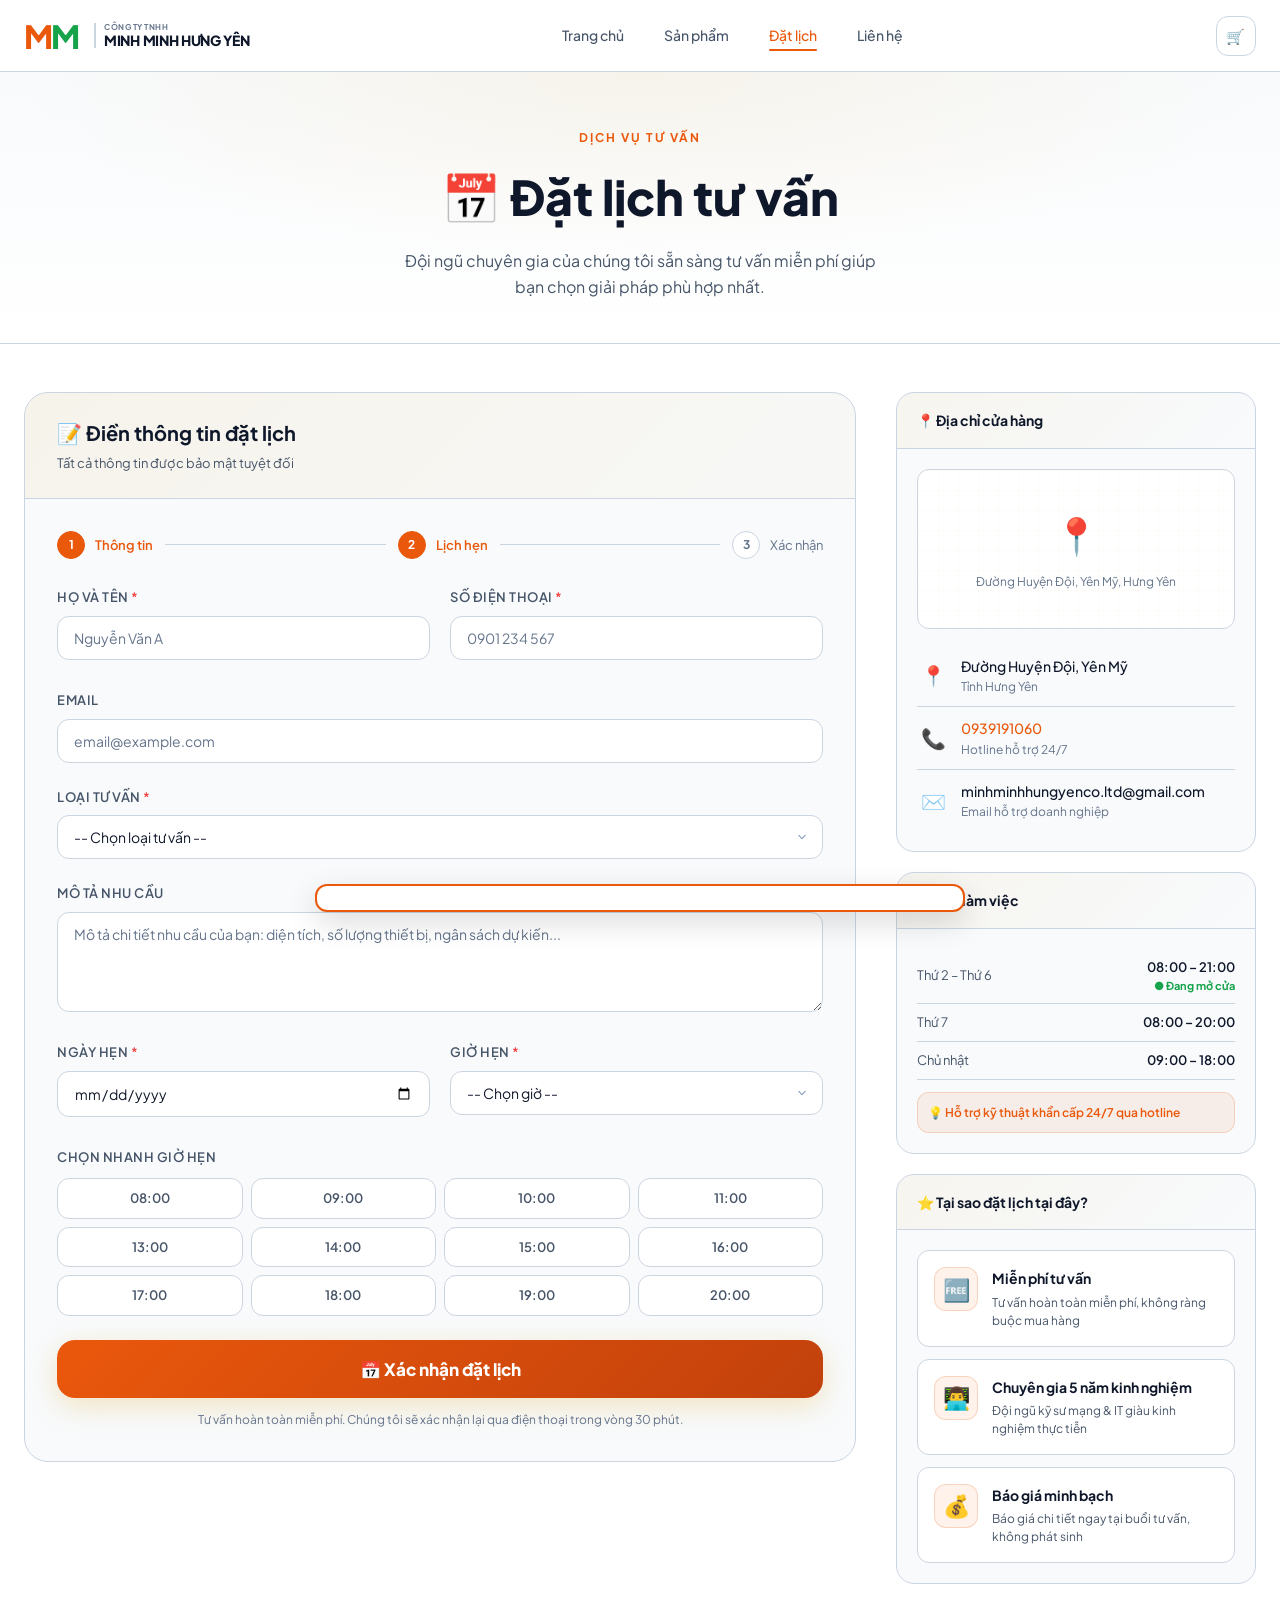
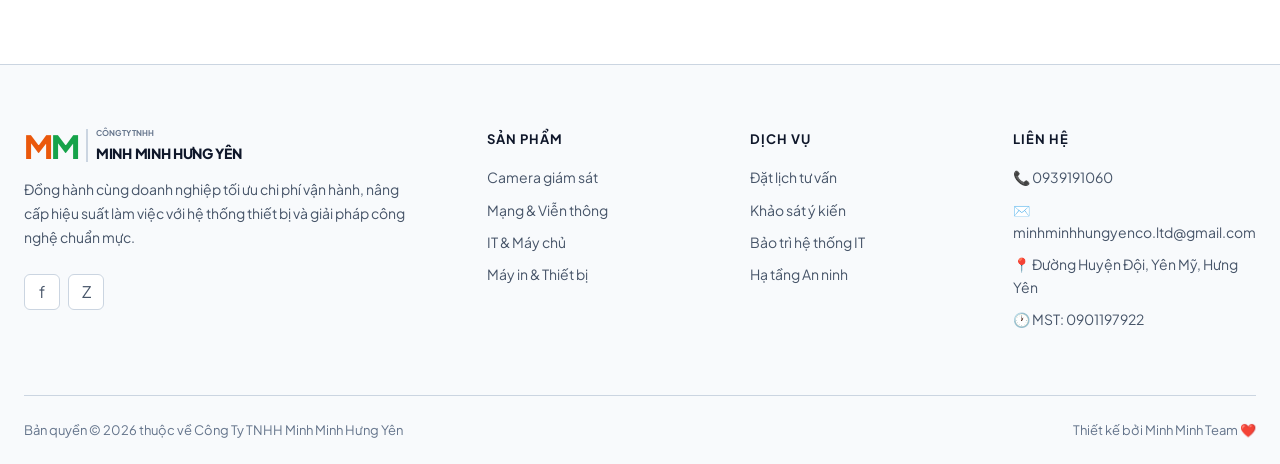
==== commit 4c27ce09: "Implement Phase 3 (Advanced Phase) - Dynamic brand filters, Product comparison tool, PWA installabil" ====
--- a/booking.html
+++ b/booking.html
@@ -5,6 +5,7 @@
   <meta name="viewport" content="width=device-width, initial-scale=1.0">
   <title>Đặt lịch tư vấn – Minh Minh Hưng Yên</title>
   <link rel="stylesheet" href="css/main.css">
+  <link rel="manifest" href="manifest.json">
   <style>
     .booking-page { padding-top: var(--nav-height); min-height: 100vh; }
 
@@ -155,6 +156,23 @@
     </div>
 
     <div class="container">
+      <!-- SUCCESS STATE -->
+      <div id="success-state" style="display:none; text-align:center; max-width:550px; margin:40px auto; padding:30px; border:2px solid var(--orange); border-radius:16px; background:var(--bg-surface); box-shadow:var(--shadow-md);">
+        <div class="success-icon" style="font-size:50px; margin-bottom:15px;">🎉</div>
+        <div class="success-title" style="font-size:24px; font-weight:800; color:var(--green); margin-bottom:12px;">Đặt lịch hẹn thành công!</div>
+        <p style="color:var(--text-secondary); margin-bottom:24px; font-size:14px; line-height:1.6;">Yêu cầu đặt lịch tư vấn của bạn đã được ghi nhận. Hãy nhấn nút dưới đây để <strong>sao chép thông tin lịch hẹn</strong> và mở Zalo gửi xác nhận ngay cho Minh Minh Hưng Yên để được liên hệ sớm nhất! ❤️</p>
+        
+        <div style="display:flex; flex-direction:column; gap:10px; max-width:320px; margin:0 auto 20px;">
+          <a id="zalo-confirm-btn" href="https://zalo.me/0939191060" target="_blank" class="btn btn-primary" style="background:#0084ff; border-color:#0084ff; color:white; font-weight:800; display:flex; align-items:center; justify-content:center; gap:8px;">
+            💬 Xác nhận lịch qua Zalo
+          </a>
+          <a href="index.html" class="btn btn-ghost" style="font-weight:700;">
+            🏠 Quay về trang chủ
+          </a>
+        </div>
+        <div style="font-size:13px; color:var(--text-muted);">Tự động chuyển trang chủ sau <strong id="countdown-sec">20</strong> giây...</div>
+      </div>
+
       <div class="booking-layout">
         <!-- FORM -->
         <div class="booking-form-card">
@@ -401,10 +419,44 @@
       });
       localStorage.setItem('mm_bookings', JSON.stringify(bookings));
 
-      UI.toast('🎉 Đặt lịch thành công! Chúng tôi sẽ liên hệ xác nhận sớm nhất.', 'success', 5000);
-      document.getElementById('booking-form').reset();
-      document.querySelectorAll('.time-slot').forEach(s => s.classList.remove('selected'));
-      window.scrollTo({ top: 0, behavior: 'smooth' });
+      UI.toast('🎉 Đặt lịch thành công! Chúng tôi sẽ liên hệ xác nhận sớm nhất.', 'success', 3000);
+      
+      // Hide booking content & show success state
+      document.querySelector('.booking-layout').style.display = 'none';
+      const successEl = document.getElementById('success-state');
+      if (successEl) successEl.style.display = 'block';
+
+      // Map booking type
+      const typeMap = {
+        'network': 'Hệ thống mạng văn phòng',
+        'purchase': 'Tư vấn mua thiết bị',
+        'wifi': 'Lắp đặt WiFi nhà / căn hộ',
+        'repair': 'Sửa chữa thiết bị',
+        'other': 'Yêu cầu tư vấn khác'
+      };
+      const typeText = typeMap[type] || 'Tư vấn CNTT';
+
+      // Setup Zalo message auto-copy
+      const zaloMsg = "Chào Minh Minh Hưng Yên, tôi muốn xác nhận đặt lịch hẹn tư vấn trên website.\n- Họ tên: " + name + "\n- Số điện thoại: " + phone + "\n- Loại tư vấn: " + typeText + "\n- Lịch hẹn: ngày " + date + " lúc " + time + "\n- Nội dung chi tiết: " + (document.getElementById('b-desc').value || 'Không có') + "\n\nVui lòng xác nhận lịch hẹn giúp tôi!";
+      
+      const zaloBtn = document.getElementById('zalo-confirm-btn');
+      if (zaloBtn) {
+        zaloBtn.onclick = (event) => {
+          navigator.clipboard.writeText(zaloMsg).then(() => {
+            alert("Đã tự động sao chép thông tin lịch hẹn! Trình duyệt sẽ mở Zalo Chat, bạn chỉ cần Dán (Paste / Ctrl+V) tin nhắn vào ô chat và gửi.");
+          }).catch(() => {
+            // fallback
+          });
+        };
+      }
+
+      let secs = 20;
+      const countEl = document.getElementById('countdown-sec');
+      const iv = setInterval(() => {
+        secs--;
+        if (countEl) countEl.textContent = secs;
+        if (secs <= 0) { clearInterval(iv); window.location.href = 'index.html'; }
+      }, 1000);
     }
   </script>
 </body>
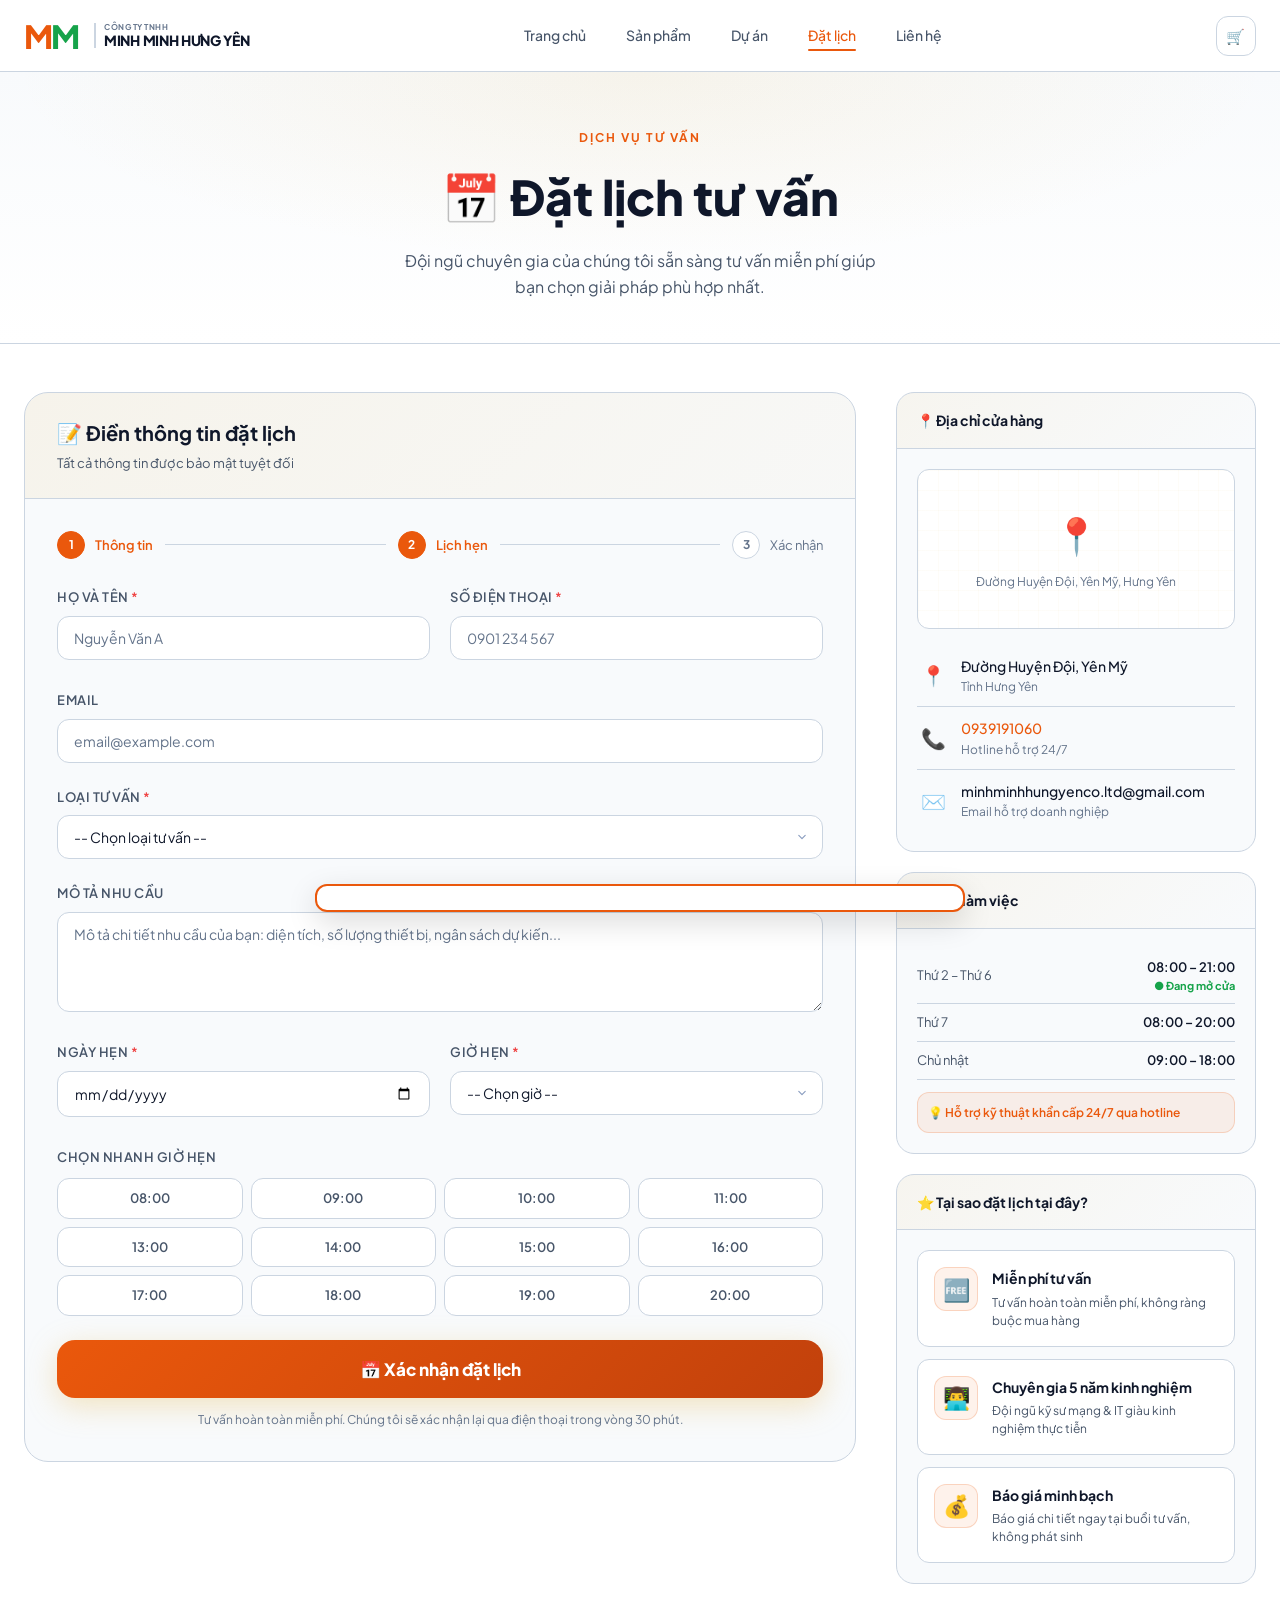
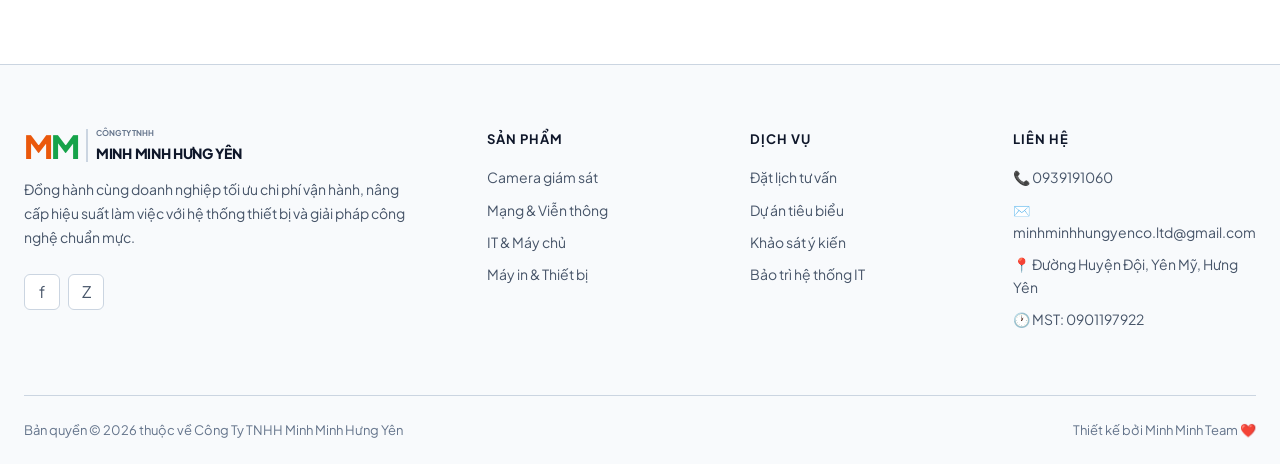
==== commit 79347888: "Add completed projects page with dynamic customer feedback using localStorage, Zalo consultation, an" ====
--- a/booking.html
+++ b/booking.html
@@ -375,7 +375,43 @@
   <script>
     document.addEventListener('DOMContentLoaded', () => {
       const dateInput = document.getElementById('b-date');
-      dateInput.min = new Date().toISOString().split('T')[0];
+      if (dateInput) {
+        dateInput.min = new Date().toISOString().split('T')[0];
+      }
+
+      // Parse query parameters for project reference
+      const urlParams = new URLSearchParams(window.location.search);
+      const ref = urlParams.get('ref');
+      if (ref) {
+        const projectNames = {
+          'proj_001': 'Hệ thống Camera giám sát KCN Thăng Long II',
+          'proj_002': 'Phủ sóng Wi-Fi Mesh Khách sạn Ruby Hưng Yên',
+          'proj_003': 'Hạ tầng mạng & Lưu trữ NAS Công ty May Hưng Long',
+          'proj_004': 'Thiết bị Máy Văn phòng & Hội thảo Trường THCS Yên Mỹ'
+        };
+        const projectTypes = {
+          'proj_001': 'network',
+          'proj_002': 'wifi',
+          'proj_003': 'network',
+          'proj_004': 'purchase'
+        };
+
+        const name = projectNames[ref];
+        const type = projectTypes[ref];
+
+        if (name) {
+          const descInput = document.getElementById('b-desc');
+          if (descInput) {
+            descInput.value = `Tôi cần tư vấn thiết kế/thi công giải pháp tương tự dự án: "${name}".`;
+          }
+        }
+        if (type) {
+          const typeInput = document.getElementById('b-type');
+          if (typeInput) {
+            typeInput.value = type;
+          }
+        }
+      }
     });
 
     function selectTime(time, el) {
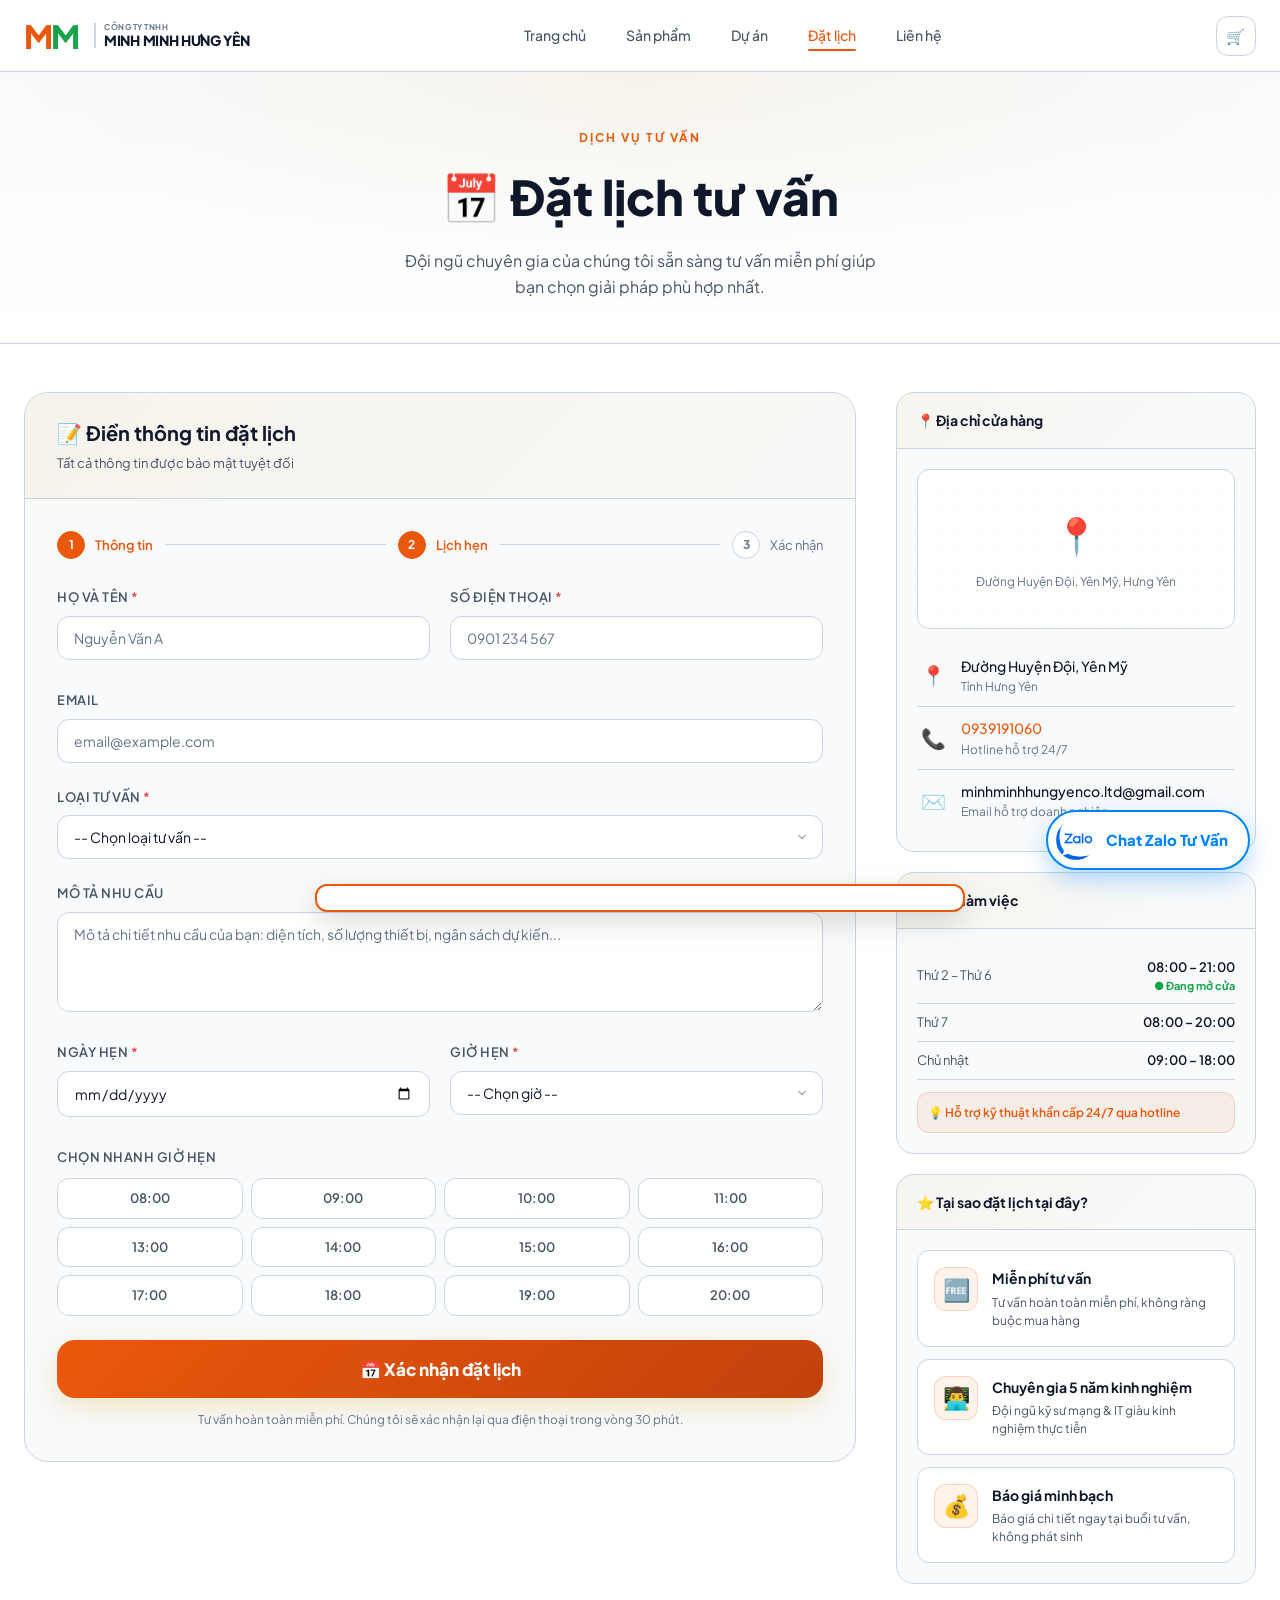
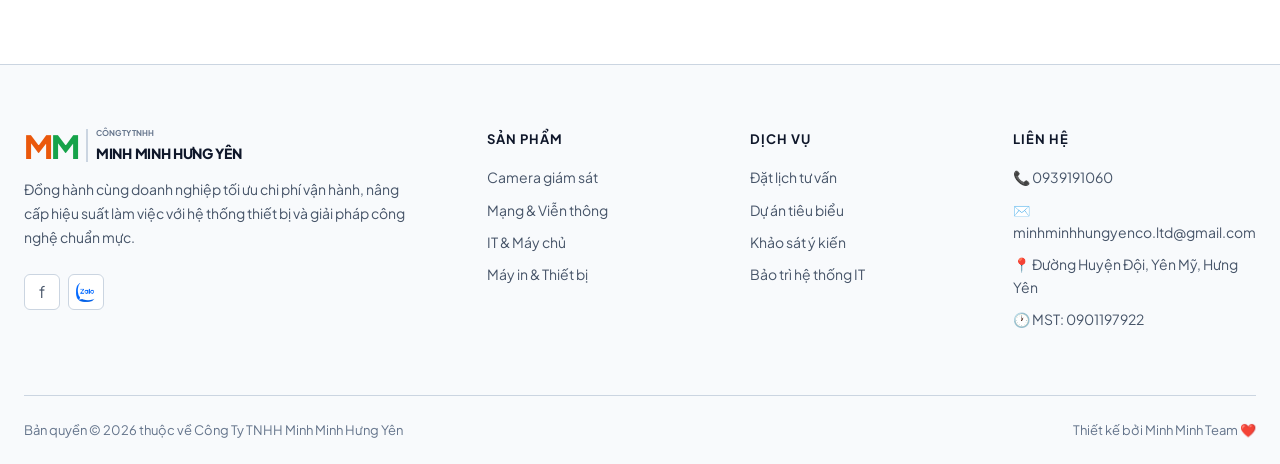
==== commit 81a53b02: "Integrate local Zalo icon image globally across website pages, floating buttons, social menu and sw " ====
--- a/booking.html
+++ b/booking.html
@@ -164,7 +164,7 @@
         
         <div style="display:flex; flex-direction:column; gap:10px; max-width:320px; margin:0 auto 20px;">
           <a id="zalo-confirm-btn" href="https://zalo.me/0939191060" target="_blank" class="btn btn-primary" style="background:#0084ff; border-color:#0084ff; color:white; font-weight:800; display:flex; align-items:center; justify-content:center; gap:8px;">
-            💬 Xác nhận lịch qua Zalo
+            <img src="assets/images/zalo-icon.png" alt="Zalo" style="width:20px;height:20px;object-fit:contain;border-radius:4px;"> Xác nhận lịch qua Zalo
           </a>
           <a href="index.html" class="btn btn-ghost" style="font-weight:700;">
             🏠 Quay về trang chủ
--- a/css/main.css
+++ b/css/main.css
@@ -1153,3 +1153,42 @@
 
   .section-title { font-size: 24px; }
 }
+
+/* === FLOATING ZALO PULSE BUTTON === */
+.zalo-pulse {
+  position: fixed;
+  bottom: 30px;
+  right: 30px;
+  z-index: 9999;
+  background: #ffffff;
+  padding: 8px 20px 8px 8px;
+  border-radius: 50px;
+  display: flex;
+  align-items: center;
+  gap: 10px;
+  box-shadow: 0 10px 25px rgba(0, 132, 255, 0.3);
+  border: 2px solid #0084ff;
+  animation: pulse-zalo 2s infinite;
+  transition: 0.3s;
+  text-decoration: none;
+}
+.zalo-pulse:hover {
+  transform: translateY(-5px);
+  text-decoration: none;
+}
+.zalo-pulse img {
+  width: 40px;
+  height: 40px;
+  border-radius: 50%;
+}
+.zalo-pulse span {
+  font-weight: 800;
+  color: #0084ff;
+  font-size: 15px;
+  font-family: var(--font-ui);
+}
+@keyframes pulse-zalo {
+  0% { box-shadow: 0 0 0 0 rgba(0, 132, 255, 0.5); }
+  70% { box-shadow: 0 0 0 15px rgba(0, 132, 255, 0); }
+  100% { box-shadow: 0 0 0 0 rgba(0, 132, 255, 0); }
+}
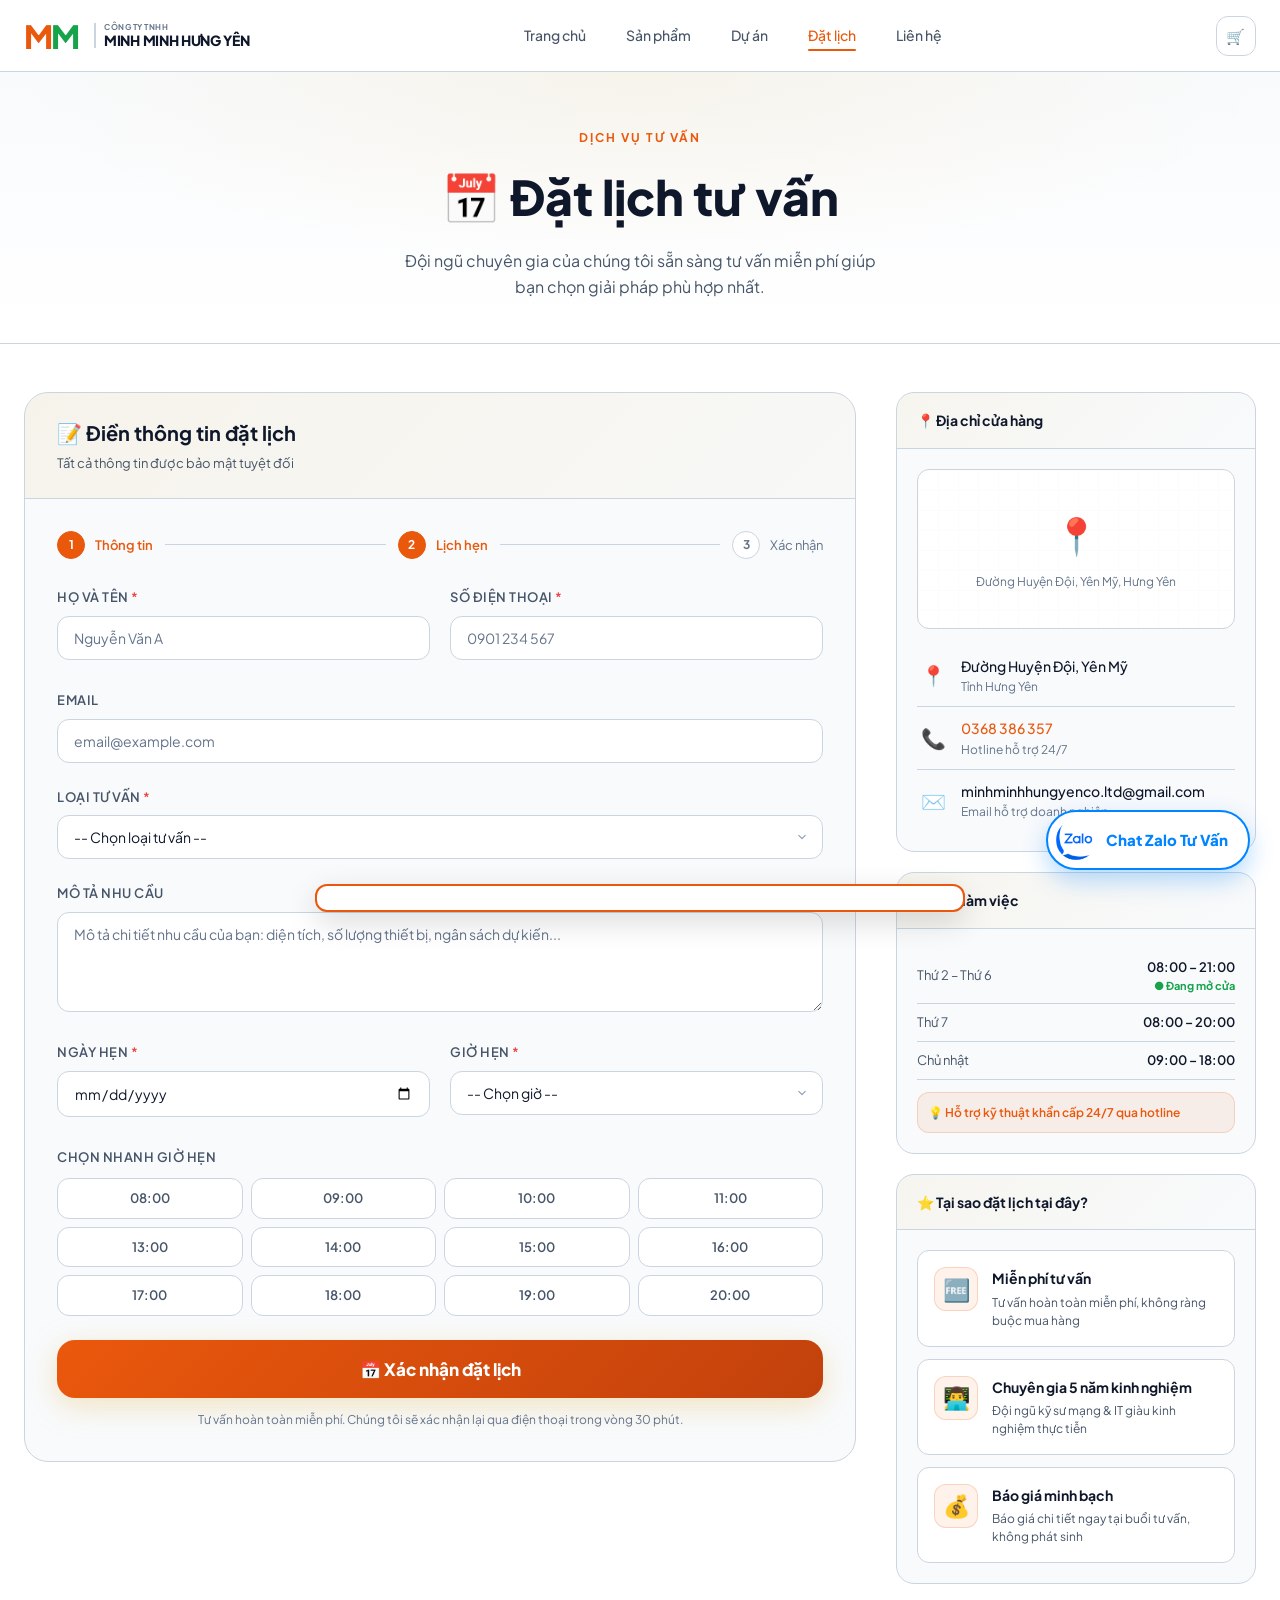
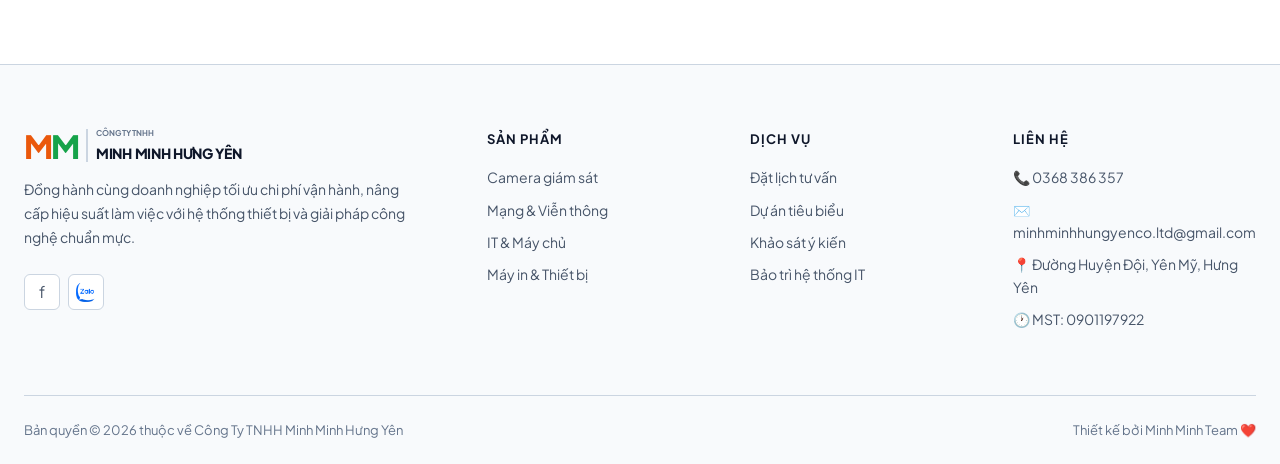
==== commit df5a8399: "Update store hotline to 0368386357 globally across the application, Zalo links, and documentation" ====
--- a/booking.html
+++ b/booking.html
@@ -163,7 +163,7 @@
         <p style="color:var(--text-secondary); margin-bottom:24px; font-size:14px; line-height:1.6;">Yêu cầu đặt lịch tư vấn của bạn đã được ghi nhận. Hãy nhấn nút dưới đây để <strong>sao chép thông tin lịch hẹn</strong> và mở Zalo gửi xác nhận ngay cho Minh Minh Hưng Yên để được liên hệ sớm nhất! ❤️</p>
         
         <div style="display:flex; flex-direction:column; gap:10px; max-width:320px; margin:0 auto 20px;">
-          <a id="zalo-confirm-btn" href="https://zalo.me/0939191060" target="_blank" class="btn btn-primary" style="background:#0084ff; border-color:#0084ff; color:white; font-weight:800; display:flex; align-items:center; justify-content:center; gap:8px;">
+          <a id="zalo-confirm-btn" href="https://zalo.me/0368386357" target="_blank" class="btn btn-primary" style="background:#0084ff; border-color:#0084ff; color:white; font-weight:800; display:flex; align-items:center; justify-content:center; gap:8px;">
             <img src="assets/images/zalo-icon.png" alt="Zalo" style="width:20px;height:20px;object-fit:contain;border-radius:4px;"> Xác nhận lịch qua Zalo
           </a>
           <a href="index.html" class="btn btn-ghost" style="font-weight:700;">
@@ -301,7 +301,7 @@
               <div class="contact-row">
                 <div class="contact-icon">📞</div>
                 <div>
-                  <div class="contact-value"><a href="tel:0939191060" style="color:var(--gold);">0939191060</a></div>
+                  <div class="contact-value"><a href="tel:0368386357" style="color:var(--gold);">0368 386 357</a></div>
                   <div class="contact-sub">Hotline hỗ trợ 24/7</div>
                 </div>
               </div>
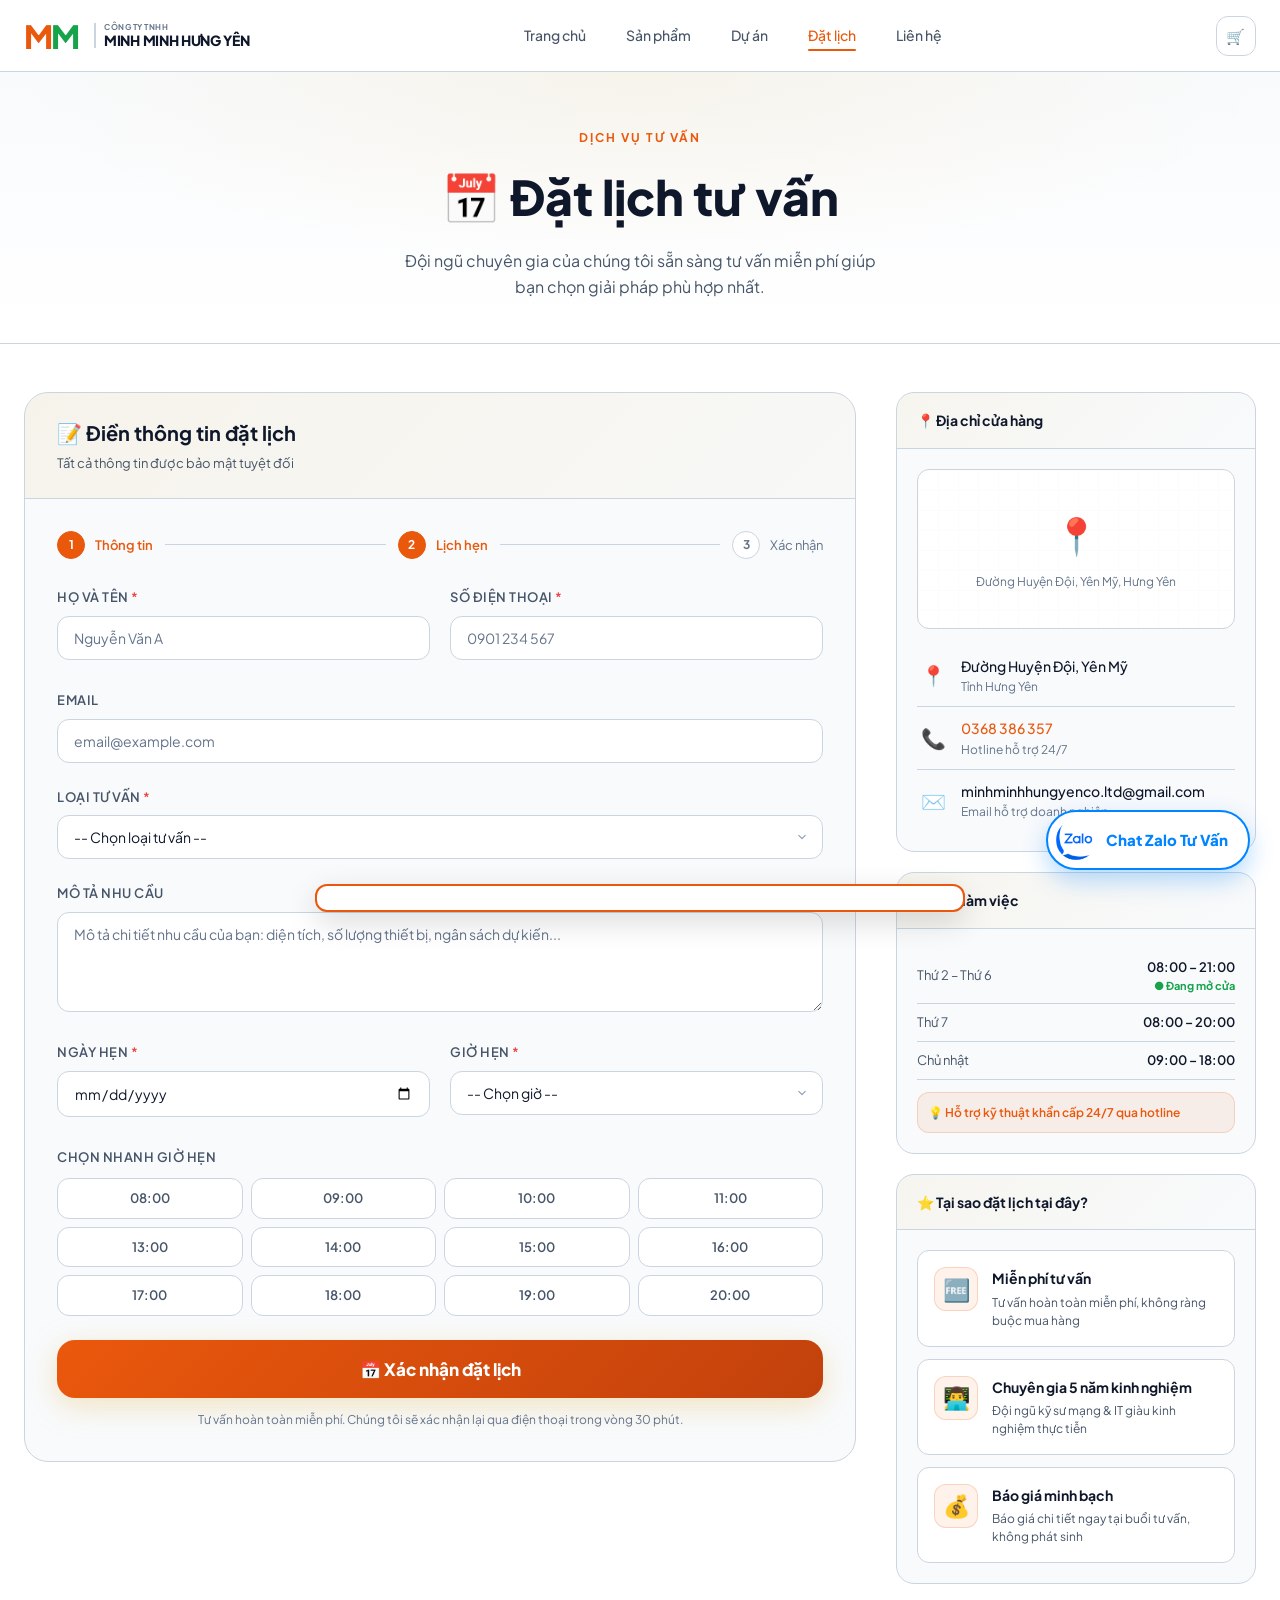
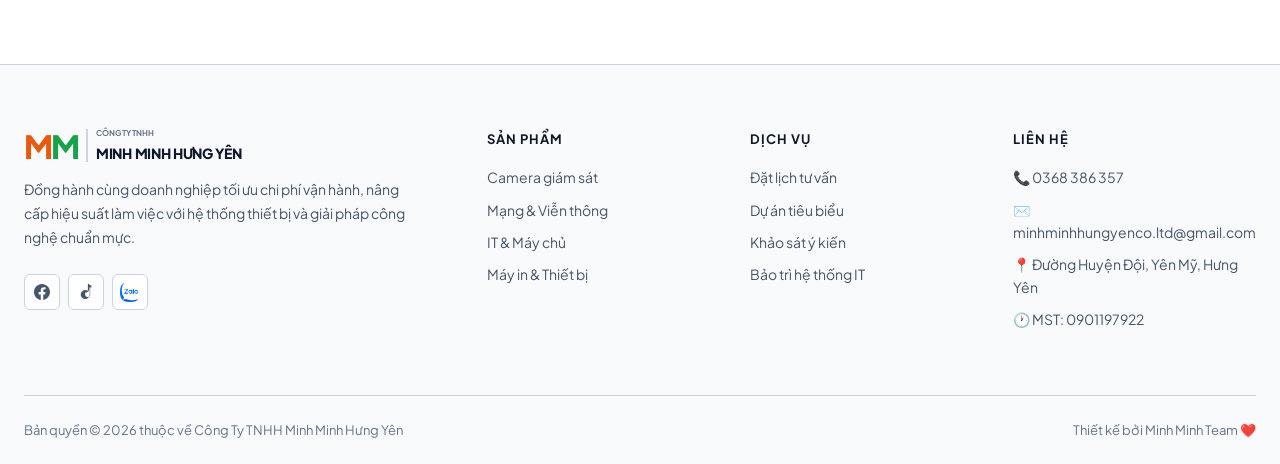
==== commit a9a370ed: "feat: implement background email sending via FormSubmit and local admin consultation syncing" ====
--- a/booking.html
+++ b/booking.html
@@ -472,6 +472,26 @@
       };
       const typeText = typeMap[type] || 'Tư vấn CNTT';
 
+      // Send email using FormSubmit AJAX
+      fetch("https://formsubmit.co/ajax/minhminhhungyenco.ltd@gmail.com", {
+        method: "POST",
+        headers: { 
+          'Content-Type': 'application/json',
+          'Accept': 'application/json'
+        },
+        body: JSON.stringify({
+          "Tiêu đề": "ĐẶT LỊCH HẸN TƯ VẤN MỚI",
+          "Mã cuộc hẹn": 'BK' + Date.now(),
+          "Họ và tên": name,
+          "Số điện thoại": phone,
+          "Email khách hàng": document.getElementById('b-email').value || 'Không có',
+          "Loại tư vấn": typeText,
+          "Ngày hẹn": date,
+          "Giờ hẹn": time,
+          "Nội dung chi tiết": document.getElementById('b-desc').value || 'Không có'
+        })
+      }).catch(err => console.error("Email send failed:", err));
+
       // Setup Zalo message auto-copy
       const zaloMsg = "Chào Minh Minh Hưng Yên, tôi muốn xác nhận đặt lịch hẹn tư vấn trên website.\n- Họ tên: " + name + "\n- Số điện thoại: " + phone + "\n- Loại tư vấn: " + typeText + "\n- Lịch hẹn: ngày " + date + " lúc " + time + "\n- Nội dung chi tiết: " + (document.getElementById('b-desc').value || 'Không có') + "\n\nVui lòng xác nhận lịch hẹn giúp tôi!";
       
